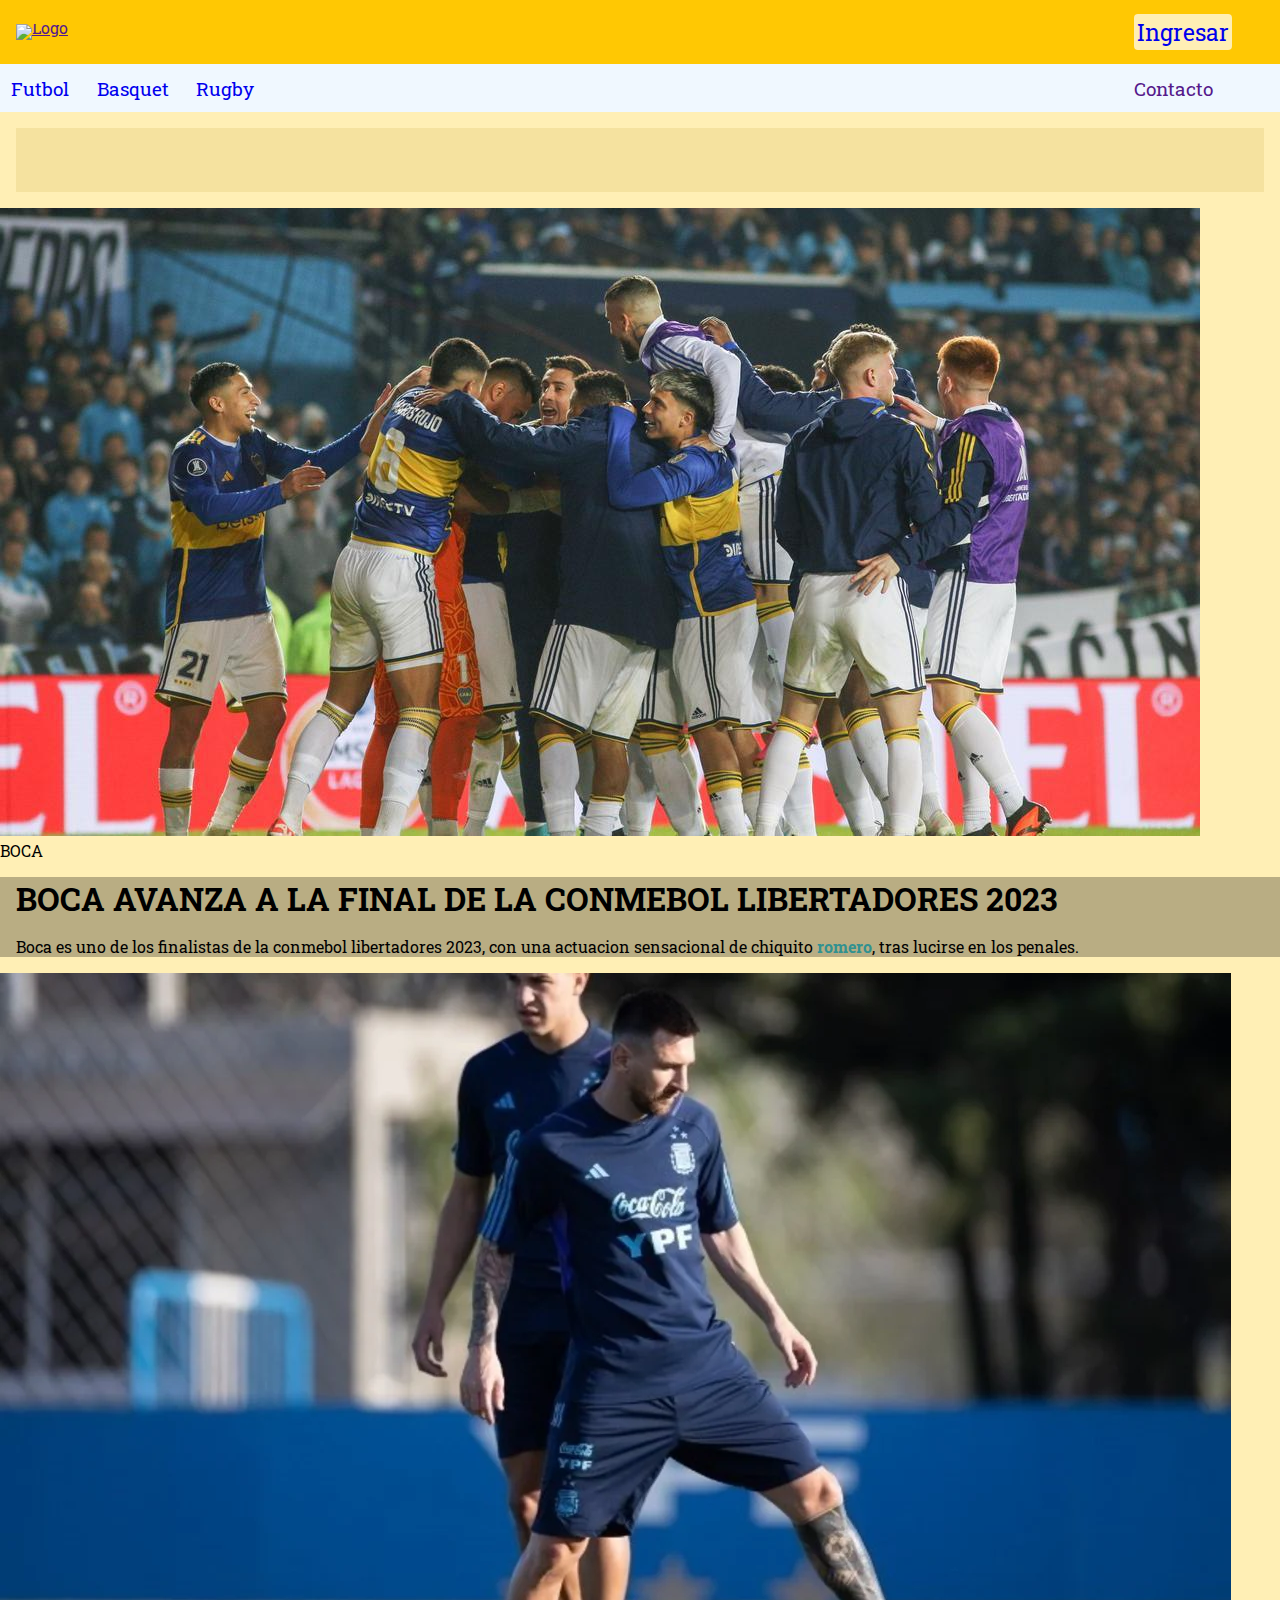
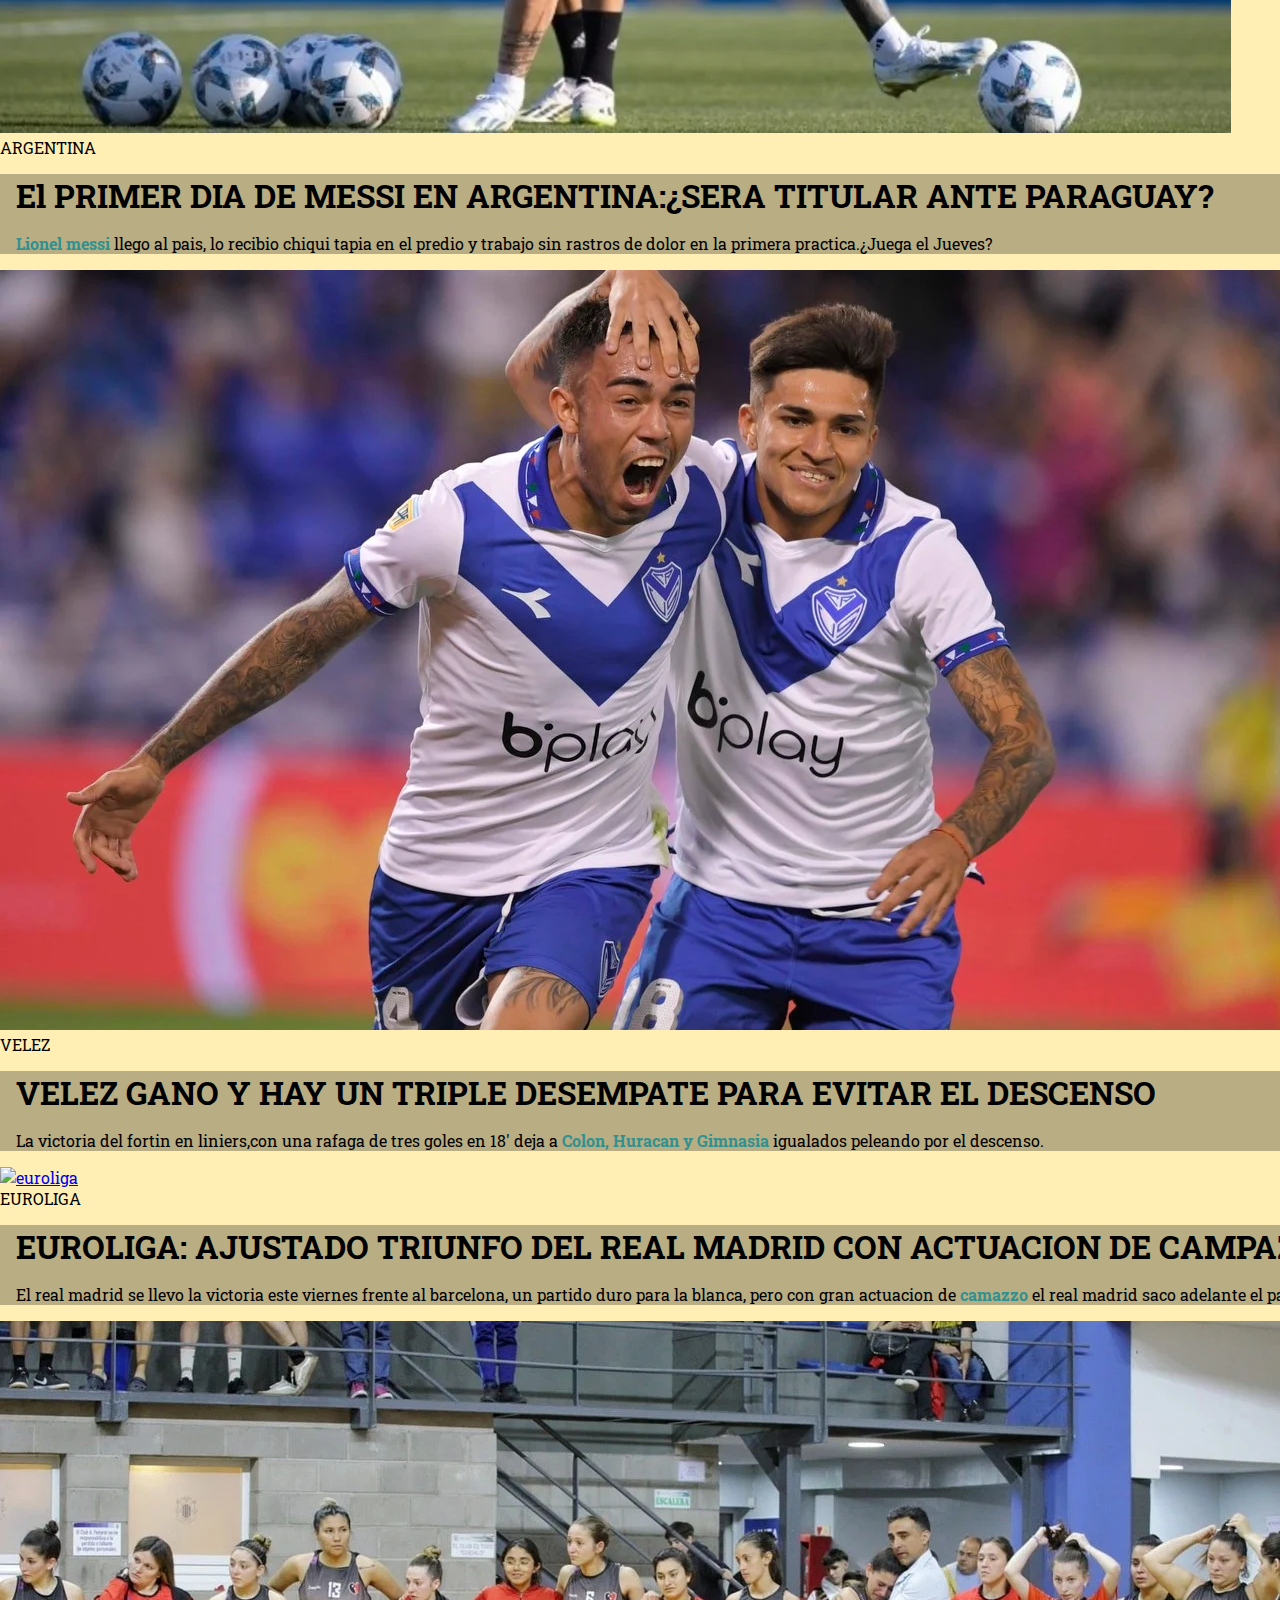
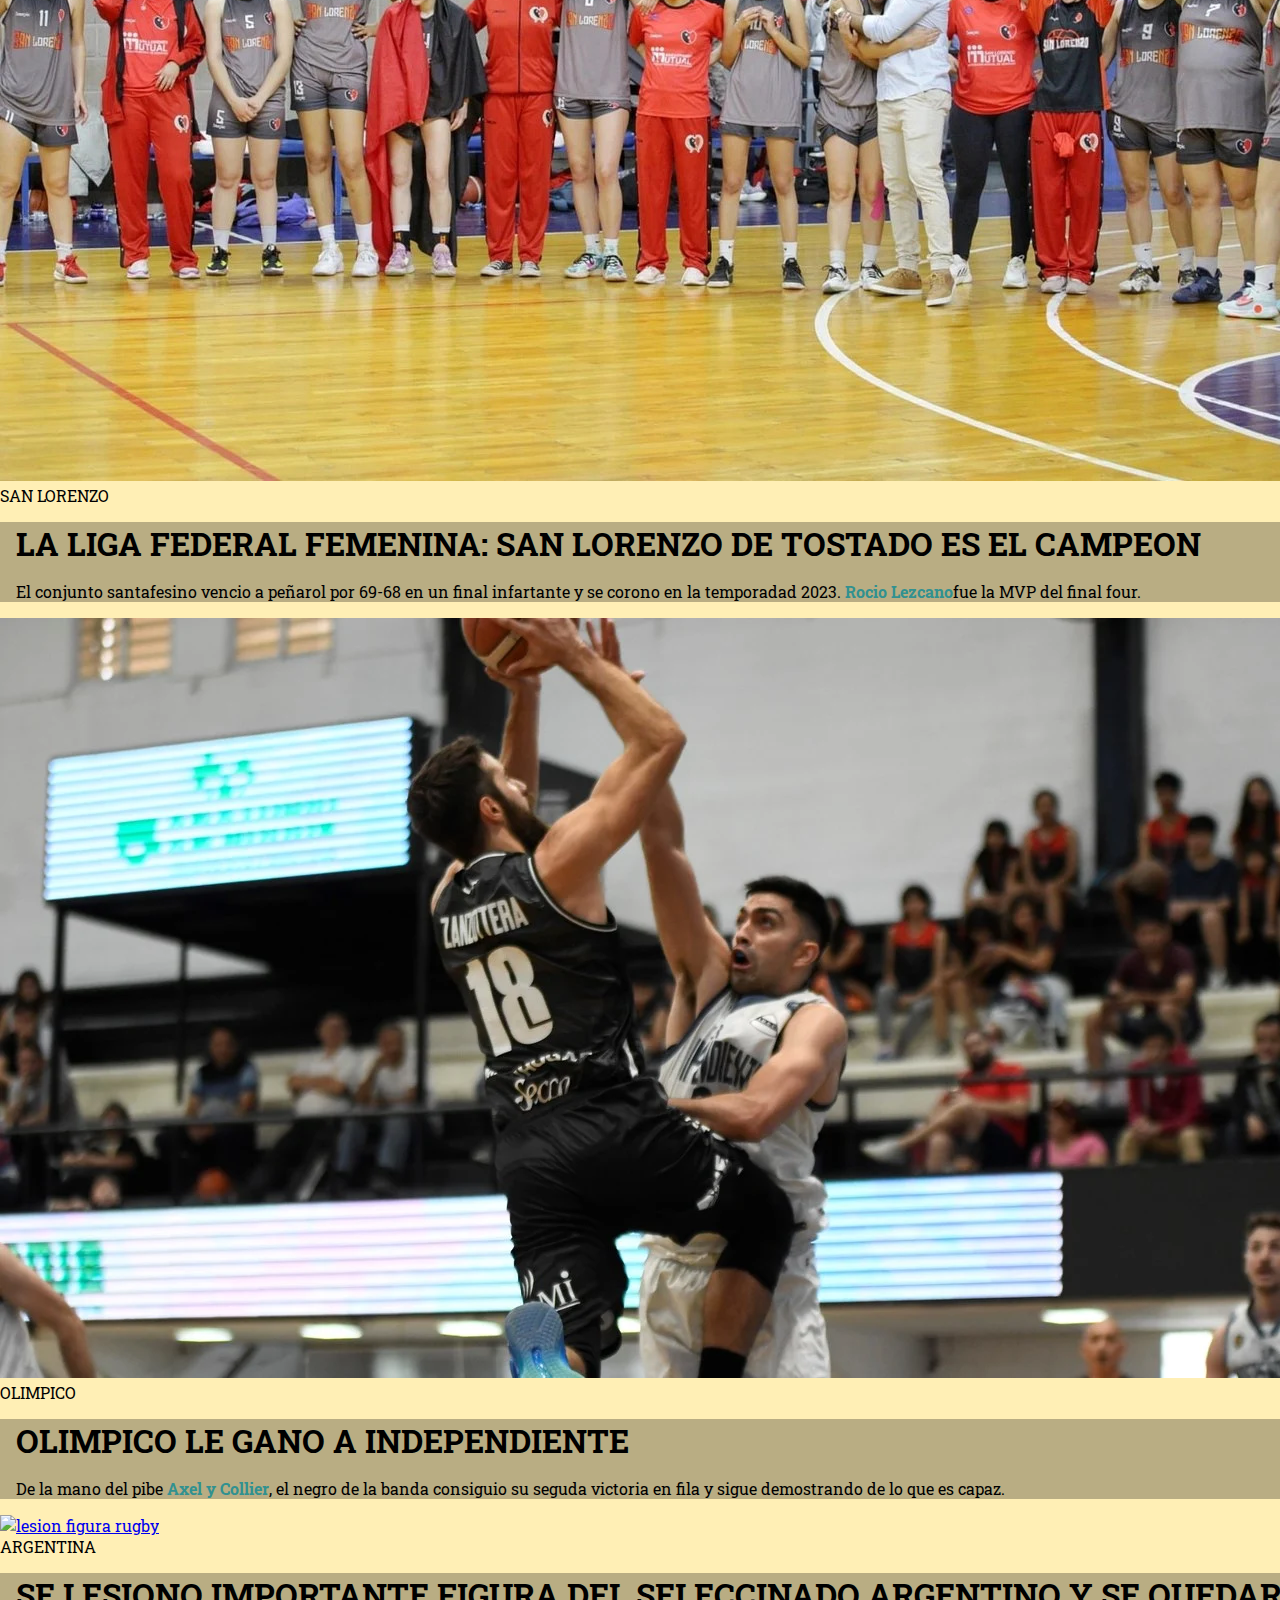
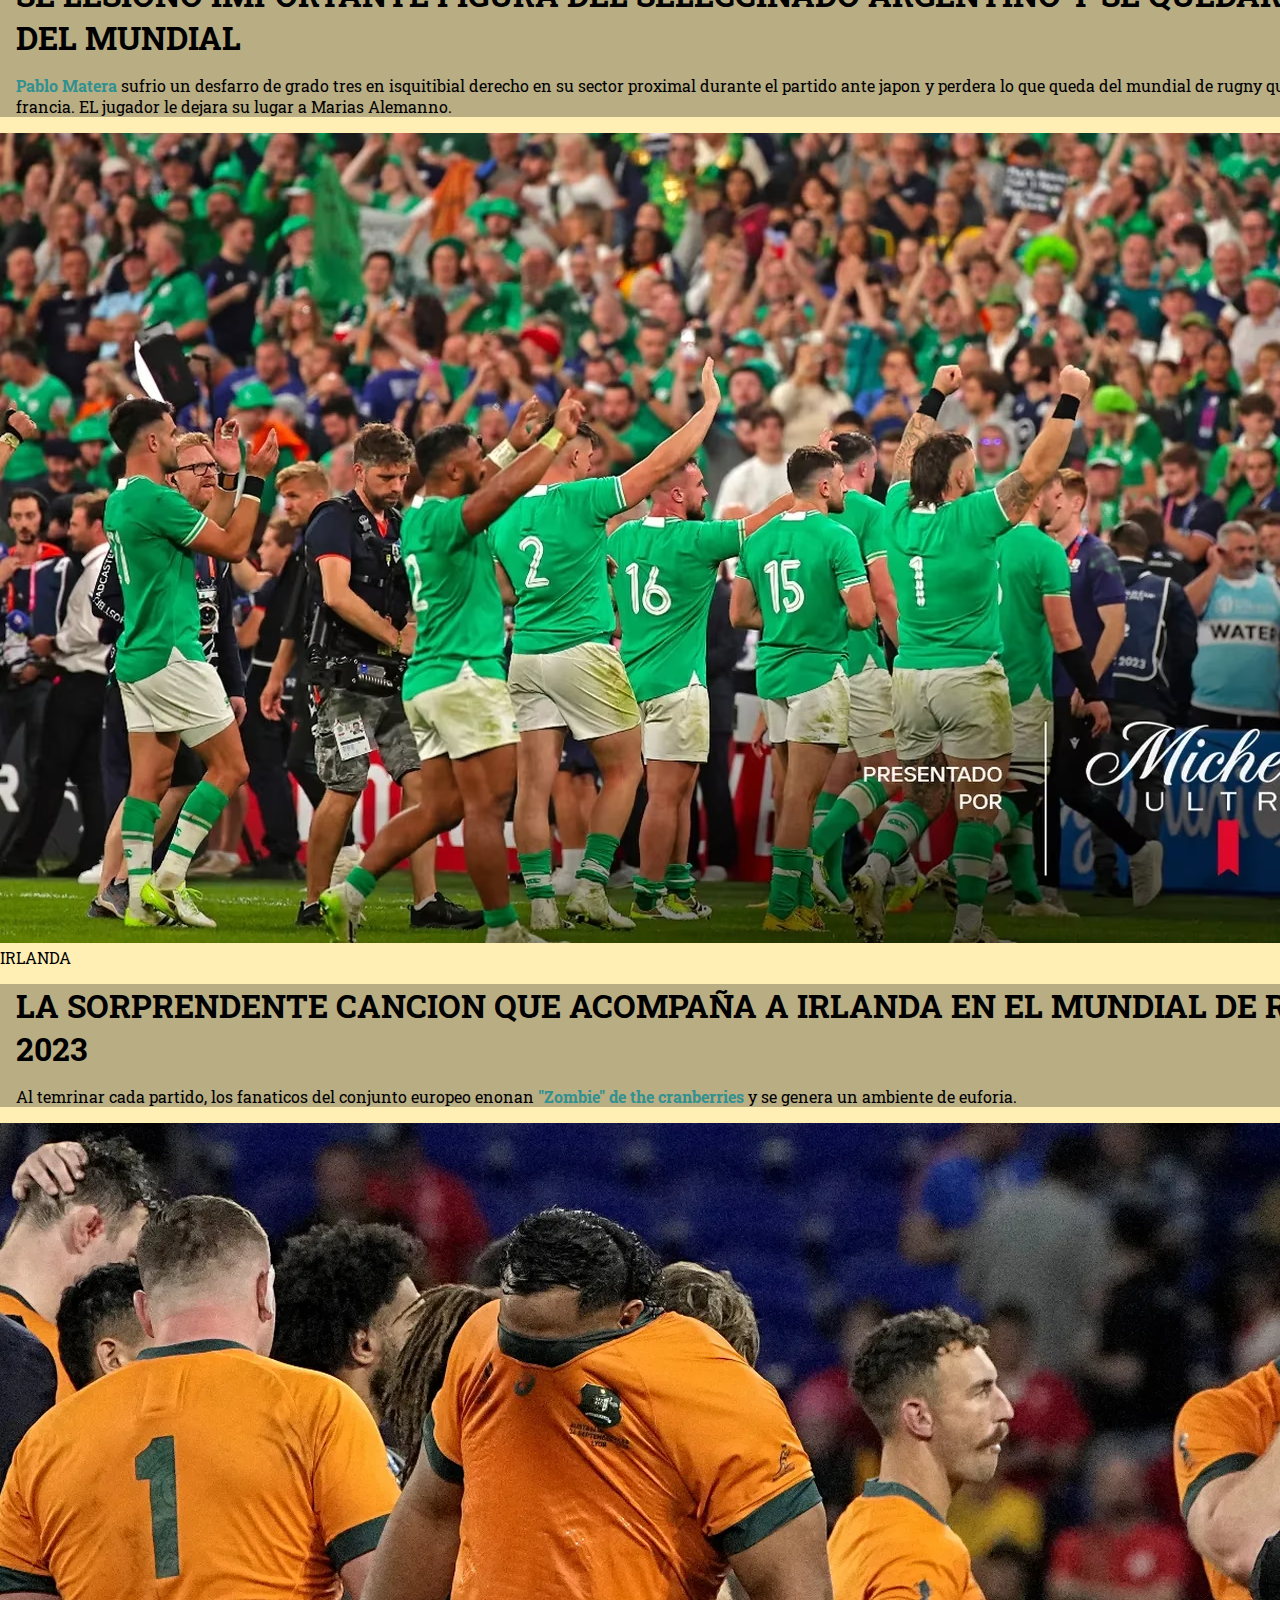
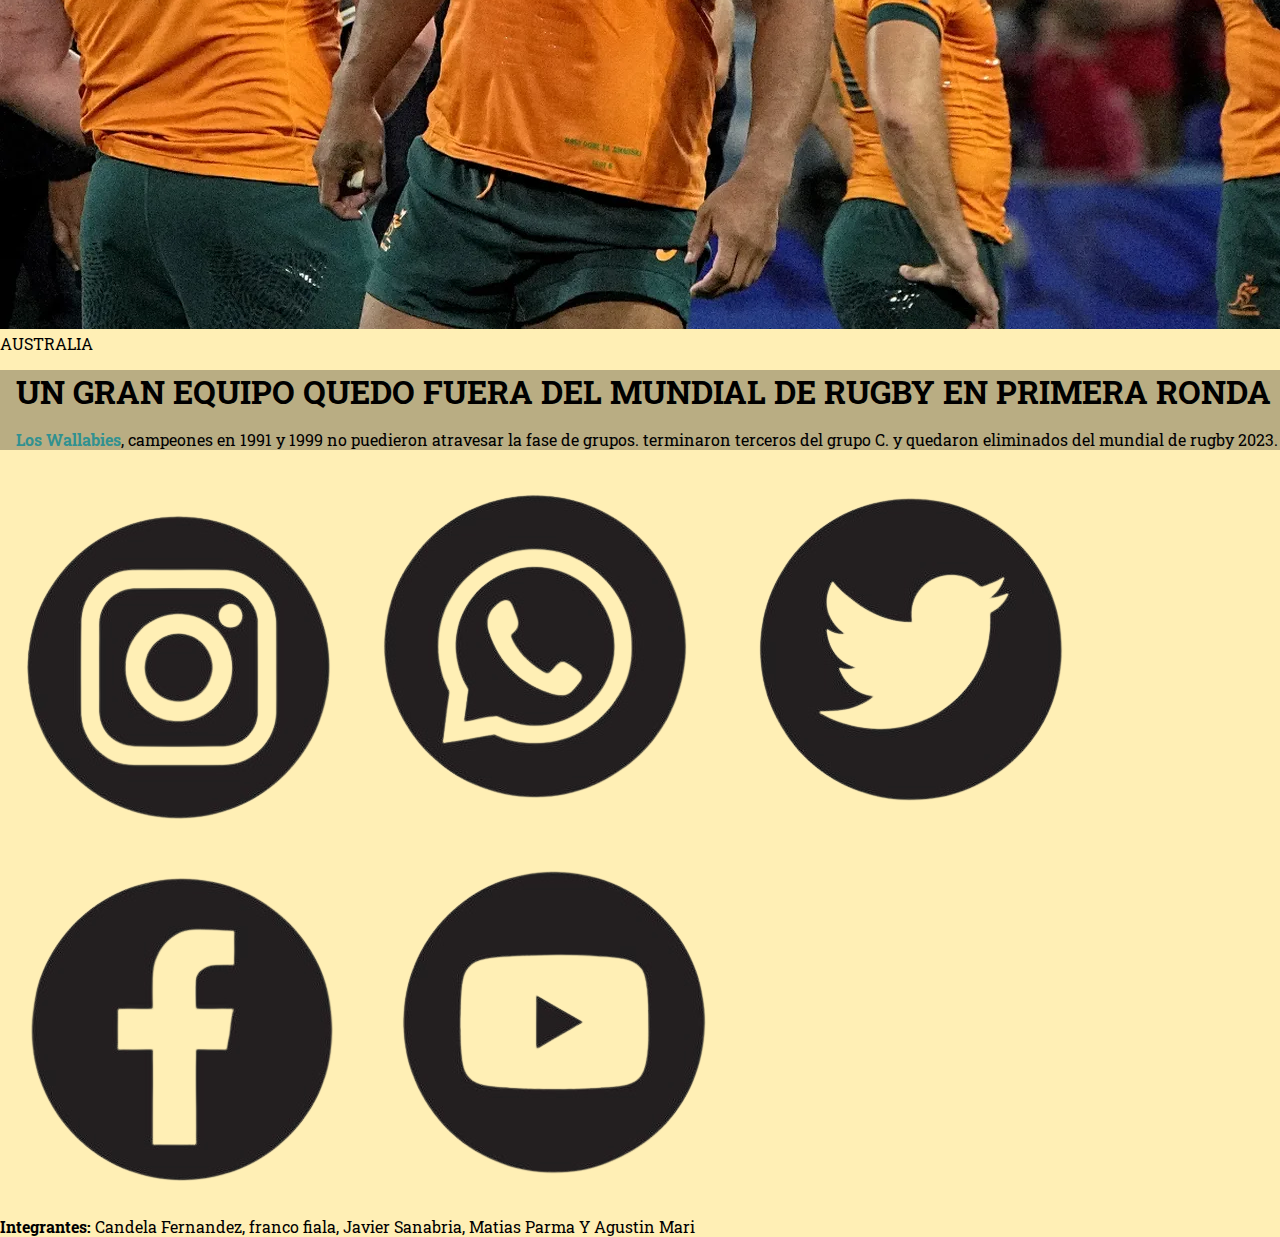
==== index.html @ 876f51a0 "se agrego los <p> con nombre de la respectica notica debajo de cada imagen" ====
<!DOCTYPE html>
<html lang="en">
<head>
    <meta charset="UTF-8">
    <meta name="viewport" content="width=device-width, initial-scale=1.0">
    <title>SportCenter</title>
    <link rel="stylesheet" href="styles/style.css">
    <link rel="shortcut icon" href="Images/favicon.ico" type="image/x-icon">
</head>
<body>
    <header>
        <div class="cabecera">
            <div class="logo">
                <a href="" class="Logo"><img src="Images/logo_deportes_nuevo-removebg-preview.png" alt="Logo"></a>
            </div>
            <div>
                <a href="pages/ingresar.html" class="ingresar">Ingresar</a>
            </div>
        </div>
        <div class="deportes">
            <div>
                <a href="pages/futbol.html">Futbol</a>      
                <a href="pages/basquet.html">Basquet</a>
                <a href="pages/rugby.html">Rugby</a>
     
                
            </div>
            <div class="contacto">
                <a href="">Contacto</a>
            </div>
        </div>
    </header>
    <section id="publicidad" >

    </section>
    <section class="noticias_deportes">
        <div class="contenedor1">
            <div class="ContenedorFutbol">
                <div class="futbol_1"> 
                    <div class="Imagenes">
                            <a href="pages/futbol.html"><img src="Images/boca libertadores.jpg" alt="Boca libertadores"></a>
                        </div>
                        <p>BOCA</p>
                    <div id="informacion">
                        <h1>BOCA AVANZA A LA FINAL DE LA CONMEBOL LIBERTADORES 2023</h1>
                        <p>Boca es uno de los finalistas de la conmebol libertadores 2023, con una actuacion sensacional de chiquito <b><span>romero</span></b>, tras lucirse en los penales.</p>
                    </div>
                </div>
                <div class="futbol_2">
                    <div class="Imagenes">
                        <a href="pages/futbol.html"><img src="Images/messi titular.jpg" alt="messi"></a>
                    </div>
                    <p>ARGENTINA</p>
                    <div id="informacion">
                        <h1>El PRIMER DIA DE MESSI EN ARGENTINA:¿SERA TITULAR ANTE PARAGUAY?</h1>
                        <p><b><span>Lionel messi</span></b> llego al pais, lo recibio chiqui tapia en el predio y trabajo sin rastros de dolor en la primera practica.¿Juega el Jueves?</p>
                    </div>
                </div>
                <div class="Futbol_3">
                    <div class="Imagenes">
                        <a href="pages/futbol.html"><img src="Images/velez .jpg" alt="velez gano"></a>
                    </div>
                    <p>VELEZ</p>
                    <div id="informacion">
                        <h1>VELEZ GANO Y HAY UN TRIPLE DESEMPATE PARA EVITAR EL DESCENSO</h1>
                        <p>La victoria del fortin en liniers,con una rafaga de tres goles en 18' deja a <b><span>Colon, Huracan y Gimnasia</span></b> igualados peleando por el descenso.</p>
                    </div>
                </div> 
            </div>
        </div>
        <div class="contenedor2">
            <div class="ContenedorBasquet">
                <div class="basquet_1">
                    <div class="Imagenes">
                        <a href="pages/basquet.html"><img src="Images/basquet 1.jpg" alt="euroliga"></a>
                    </div>
                    <p>EUROLIGA</p>
                    <div id="informacion">
                        <h1>EUROLIGA: AJUSTADO TRIUNFO DEL REAL MADRID CON ACTUACION DE CAMPAZZO</h1>
                        <p>El real madrid se llevo la victoria este viernes frente al barcelona, un partido duro para la blanca, pero con gran actuacion de <b><span>camazzo</span></b> el real madrid saco adelante el partido.</p>
                    </div> 
                </div>
                <div class="basquet_2">
                    <div class="Imagenes">
                        <a href="pages/basquet.html"><img src="Images/liga-femenina-basquet.jpg" alt="liga femenina"></a>
                    </div>
                    <p>SAN LORENZO</p>
                    <div id="informacion">
                        <h1>LA LIGA FEDERAL FEMENINA: SAN LORENZO DE TOSTADO ES EL CAMPEON</h1>
                        <p>El conjunto santafesino vencio a peñarol por 69-68 en un final infartante y se corono en la temporadad 2023. <b><span>Rocio Lezcano</span></b>fue la MVP del final four.</p>
                    </div>
                </div>
                <div class="basquet_3">
                    <div class="Imagenes">
                        <a href="pages/basquet.html"><img src="Images/basquet 3.jpg" alt="olimpico le gano a independiente"></a>
                    </div>
                    <p>OLIMPICO</p>
                    <div id="informacion">
                        <h1>OLIMPICO LE GANO A INDEPENDIENTE</h1>
                        <p>De la mano del pibe <b><span>Axel y Collier</span></b>, el negro de la banda consiguio su seguda victoria en fila y sigue demostrando de lo que es capaz.</p>
                    </div>
                </div>
            </div>
        </div>
        <div class="contenedor3">
            <div class="ContenedorRugby">
                <div class="Rugby_1">
                    <div class="Imagenes">
                        <a href="pages/rugby.html"><img src="Images/lesion-rugby.jpg" alt="lesion figura rugby"></a>
                    </div>
                    <p>ARGENTINA</p>
                    <div id="informacion">
                        <h1>SE LESIONO IMPORTANTE FIGURA DEL SELECCINADO ARGENTINO Y SE QUEDARA FUERA DEL MUNDIAL</h1>
                        <p><b><span>Pablo Matera</span></b> sufrio un desfarro de grado tres en isquitibial derecho en su sector proximal durante el partido ante japon y perdera lo que queda del mundial de rugny que se desarrolla en francia. EL jugador le dejara su lugar a Marias Alemanno.</p> 
                    </div>
                </div>
                <div class="Rugby_2">
                    <div class="Imagenes">
                        <a href="pages/rugby.html"><img src="Images/irlanda-rugby.jpg" alt="irlanda rugby"></a>
                    </div>
                    <p>IRLANDA</p>
                    <div id="informacion">
                        <h1>LA SORPRENDENTE CANCION QUE ACOMPAÑA A IRLANDA EN EL MUNDIAL DE RUGBY 2023</h1>
                        <p>Al temrinar cada partido, los fanaticos del conjunto europeo enonan <span><b>"Zombie" de the cranberries</b></span> y se genera un ambiente de euforia.</p>
                    </div>
                </div>
                <div class="Rugby_3">
                    <div class="Imagenes">
                        <a href="pages/rugby.html"><img src="Images/australia rugby.jpg" alt=""></a>
                    </div>
                    <p>AUSTRALIA</p>
                    <div id="informacion">
                        <h1>UN GRAN EQUIPO QUEDO FUERA DEL MUNDIAL DE RUGBY EN PRIMERA RONDA</h1>
                        <p><b><span>Los Wallabies</span></b>, campeones en 1991 y 1999 no puedieron atravesar la fase de grupos. terminaron terceros del grupo C. y quedaron eliminados del mundial de rugby 2023.</p>
                    </div>
                </div>
            </div>
        </div>
    </section>
    <footer>
        <div class="redes_sociales">
            <a href=""><img src="Images/instagram-removebg-preview.png" alt="Instagram"></a>
            <a href=""><img src="Images/wpp-removebg-preview.png" alt="WhatsApp"></a>
            <a href=""><img src="Images/twitter-removebg-preview.png" alt="Twitter"></a>
            <a href=""><img src="Images/facebook-removebg-preview (1).png" alt="Facebook"></a>
            <a href=""><img src="Images/youtube-removebg-preview.png" alt="Youtube"></a>
        </div>
        <div class="integrantes">
            <p><b>Integrantes:</b> Candela Fernandez, franco fiala, Javier Sanabria, Matias Parma Y Agustin Mari</p>
        </div>
    </footer>
</body>
</html>
---- styles/style.css ----
@import url('https://fonts.googleapis.com/css2?family=Mooli&family=Roboto+Slab&display=swap');


*{
    margin: 0;
    padding: 0;
}
body{
    font-family: 'Roboto Slab',Arial, Helvetica, sans-serif;
    background-color: #ffefb5 ;
}
.logo p{
    font-size: 1.5rem;
    background-color: white;
    padding: 0.7rem;
    border-radius: 10px;
}
#publicidad{
    margin: 1rem;
    background-color: #f5e29f;
    background-size: cover;   
    height: 4rem;
}
#informacion{
    background-color: rgba(0, 0, 0, 0.274);
}
#informacion p,h1{
    margin: 1rem;
}
#informacion span{
    color: #319190;
}
.noticias_deportes{
    background-color:#ffefb5 ;
    
}

/* FUTBOL */
.Fut_1{
    background-image: url(../Images/BOCABOCA.jpg);
    background-size: cover;
    background-position: center;
    background-repeat: no-repeat;
    height: 35rem;
    color: rgb(238, 230, 230);
    margin-bottom: 3rem;
}
.Fut_2{
    background-image: url(../Images/racing.jpg);
    background-size: cover;
    background-position: center;
    background-repeat: no-repeat;
    height: 35rem;
    color: rgb(238, 230, 230);  
    margin-bottom: 3rem; 
}
.Fut_3{
    background-image: url(../Images/seleccion.jpg);
    background-size: cover;
    background-position: center;
    background-repeat: no-repeat;
    height: 35rem;
    color: rgb(238, 230, 230);
    margin-bottom: 3rem; 
}
.Fut_4{
    background-image: url(../Images/velez\ .jpg);
    background-size: cover;
    background-position: center;
    background-repeat: no-repeat;
    height: 35rem;
    color: rgb(238, 230, 230);
    margin-bottom: 3rem;
}
.Fut_5{
    background-image: url(../Images/banfield.jpg);
    background-size: cover;
    background-position: center;
    background-repeat: no-repeat;
    height: 35rem;
    color: rgb(238, 230, 230);  
    margin-bottom: 3rem; 
}
.Fut_6{
    background-image: url(../Images/Marcelo-Gallardo.jpg);
    background-size: cover;
    background-position: center;
    background-repeat: no-repeat;
    height: 35rem;
    color: rgb(238, 230, 230);
    margin-bottom: 3rem; 
}
.Fut_7{
    background-image: url(../Images/carlos_alcaraz.jpg);
    background-size: cover;
    background-position: center;
    background-repeat: no-repeat;
    height: 35rem;
    color: rgb(238, 230, 230);
    margin-bottom: 3rem;
} 
/* BASQUET */
.basquet_NBA{
    background-image: url(../Images/Basquet_NBA.jpg);
    background-size: cover;
    background-position: center;
    background-repeat: no-repeat;
    height: 35rem; 
    color: rgb(238, 230, 230);  
    margin: auto; 
}
.basquet_NBA2{
    background-image: url(../Images/Basquet_NBA2.webp);
    background-size: cover;
    background-position: center;
    background-repeat: no-repeat;
    height: 35rem;
    color: rgb(238, 230, 230);  
    margin-bottom: 3rem;
 }


@media only screen and (max-width: 570px ) {
/* HEADER */
.cabecera{
     display: flex;
     margin:0;
     background-color: #ffc803;
     width: 100%;
     height: 3rem;
     justify-content: space-between;
     align-items: center;
}
.logo{
    display: flex;
    margin: 1rem;
    line-height: 0.5rem;
    justify-content: space-between;
    align-items: center;
    gap: 2rem;
}
.logo p{
     font-size: 1.5rem;
     background-color: white;
     padding: 0.7rem;
     border-radius: 10px;
}
.logo img{
    height:3rem;
    width: auto;
}
.ingresar{
    margin: 1rem;
    background-color:#ffefb5 ;
    border-radius: 4px ;
    padding: 0.2rem;
    text-decoration: none;
}
.deportes{
    display: flex;
    background-color: aliceblue;
    height: 3rem;
    align-items: center;
    justify-content: space-between;
}
.deportes a{

    margin: 0.6rem;
    text-decoration: none;
}
/* HEADER */
/* SECTION */
.noticias_deportes{
    display: flex;
    width: 100%;
    height: auto;
    background-color: #ffefb5;
    justify-content: space-between;
    flex-wrap: wrap; 
}
.contenedor1{
    display: flex;
    background-color: #dacc9a;
    margin: 0% 3% 3% 3%;
    align-items: center;
    border-radius: 10px;
}
.contenedor2{
    display: flex;
    background-color: #dacc9a;
    margin: 0% 3% 3% 3%;
    align-items: center;
    border-radius: 10px;
}
.contenedor3{
    display: flex;
    background-color: #dacc9a;
    margin: 0% 3% 3% 3%;
    align-items: center;
    border-radius: 10px;
}
.ContenedorFutbol{
    background-color: #c6d316;
    width: 100%;
    height: auto;
    margin: 3%;
}
.ContenedorBasquet{
    background-color: #c6d316;
    width: 100%;
    height: auto;
    margin: 3%;
}
.ContenedorRugby{
    background-color: #c6d316;
    width: 100%;
    height: auto;
    margin: 3%;
}
.ContenedorFutbol div a img{
    width: 100%;
    height: auto;
}
.ContenedorBasquet div a img{
    width: 100%;
    height: auto;
}
.ContenedorRugby div a img{
    width: 100%;
    height: auto;
}




/* SECTION */
/* FOOTER */
footer{
    background-color:rgb(38, 13, 13) ;   
    }
    .redes_sociales{
        display: flex;
        background-color: #ffc803;
        align-items: center center;
        justify-content: space-around;
    }
    footer img{
         width: 2.8rem; 
         margin-top: 20%;
    }
    .integrantes{
        color: #ffefb5;
        font-size: 10px;
    }
    /* FOOTER */
}
@media only screen and (min-width: 570px ) {
    /*HEADER*/
    .cabecera{
        display: flex;
        margin:0;
        background-color: #ffc803;
        width: 100%;
        height: 4rem;
        justify-content: space-between;
        align-items: center;
   }
   .logo{
       display: flex;
       margin: 1rem;
       line-height: 0.5rem;
       justify-content: space-between;
       align-items: center;
       gap: 2rem;
   }
   .logo img{
       height:4rem;
       width: auto;
   }
   .ingresar{
       margin: 3rem;
       background-color:#ffefb5;
       border-radius: 4px;
       padding: 0.2rem;
       text-decoration: none;
       font-size: 144%;
   }
   .deportes{
       display: flex;
       background-color: aliceblue;
       height: 3rem;
       align-items: center;
       justify-content: space-between;
       font-size: 120%;
   }
   .deportes a{
   
       margin: 0.7rem;
       text-decoration: none;
   }
   .contacto{
    padding: 3.5rem;
   }
/*HEADER*/
/*SECTION*/
.noticias_deportes{
    display: grid;
}
/*SECTION*/


} 
@media only screen and (min-width: px ) {

}
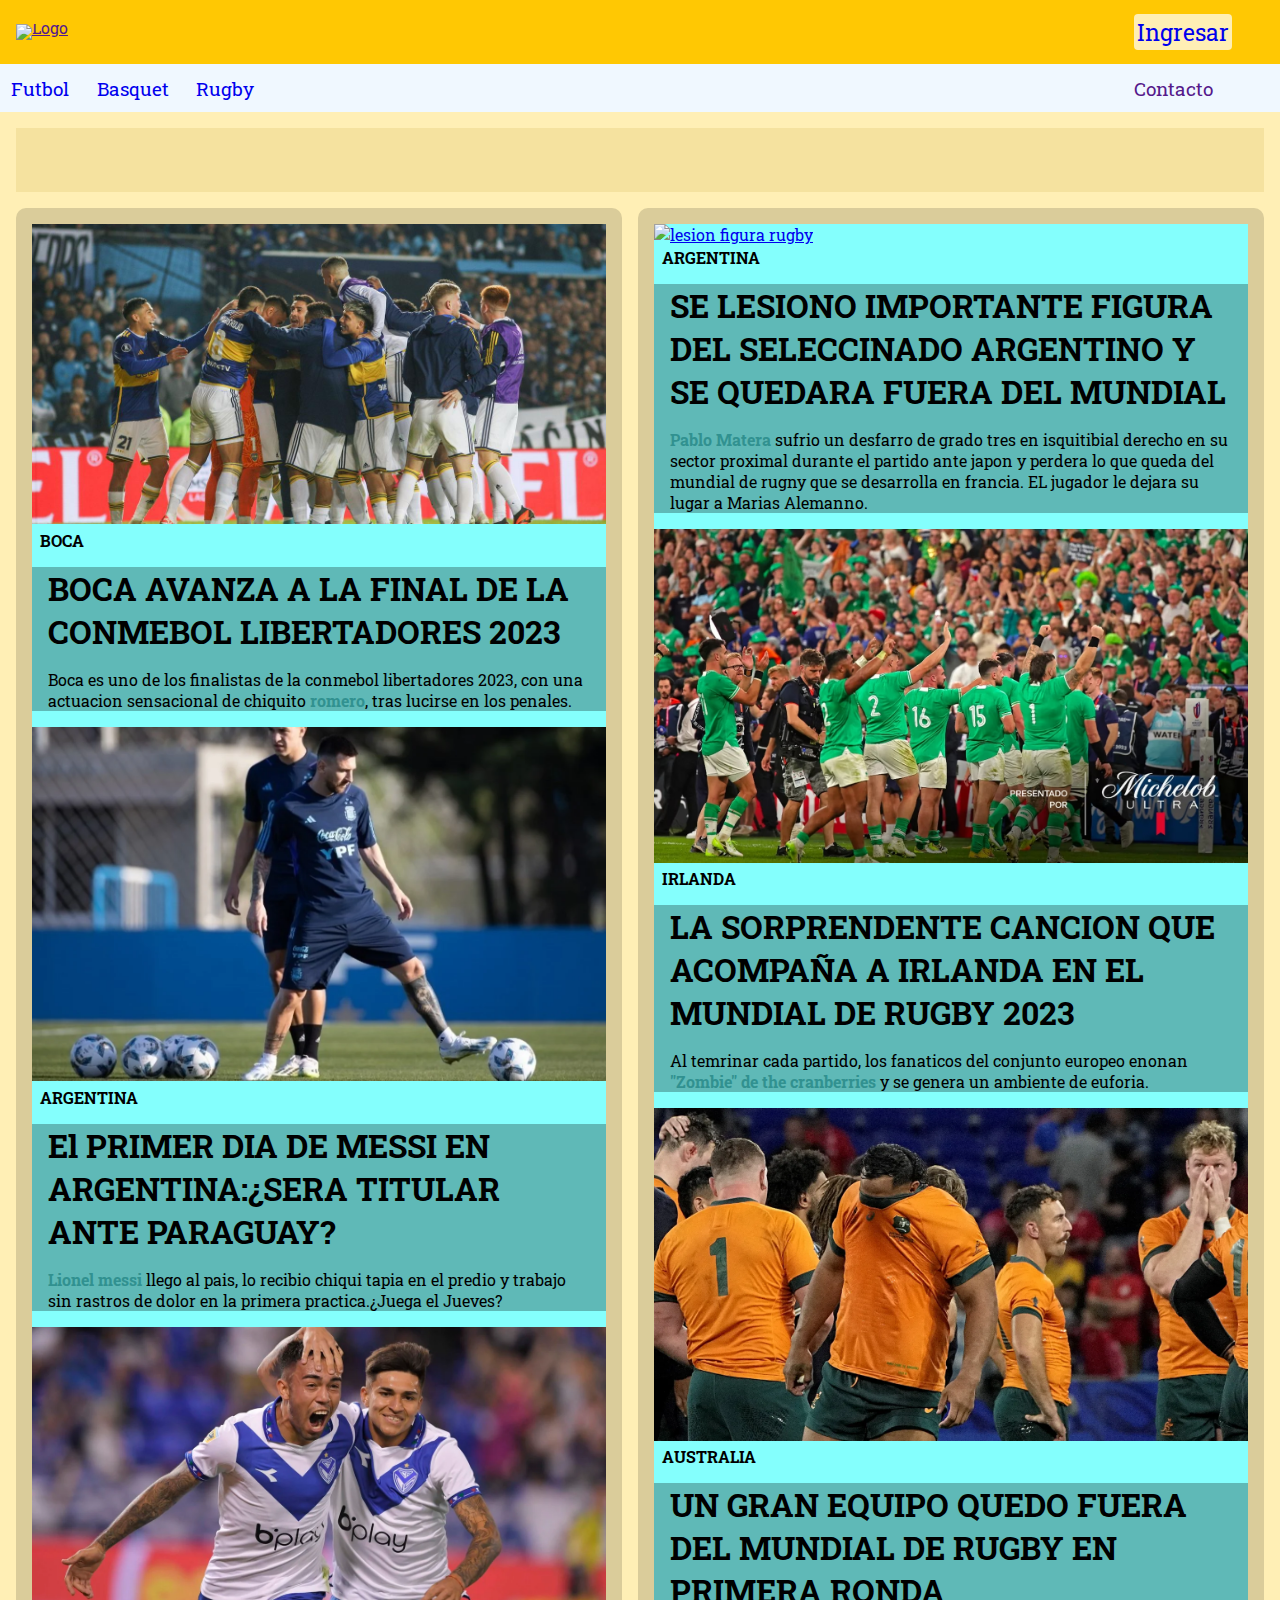
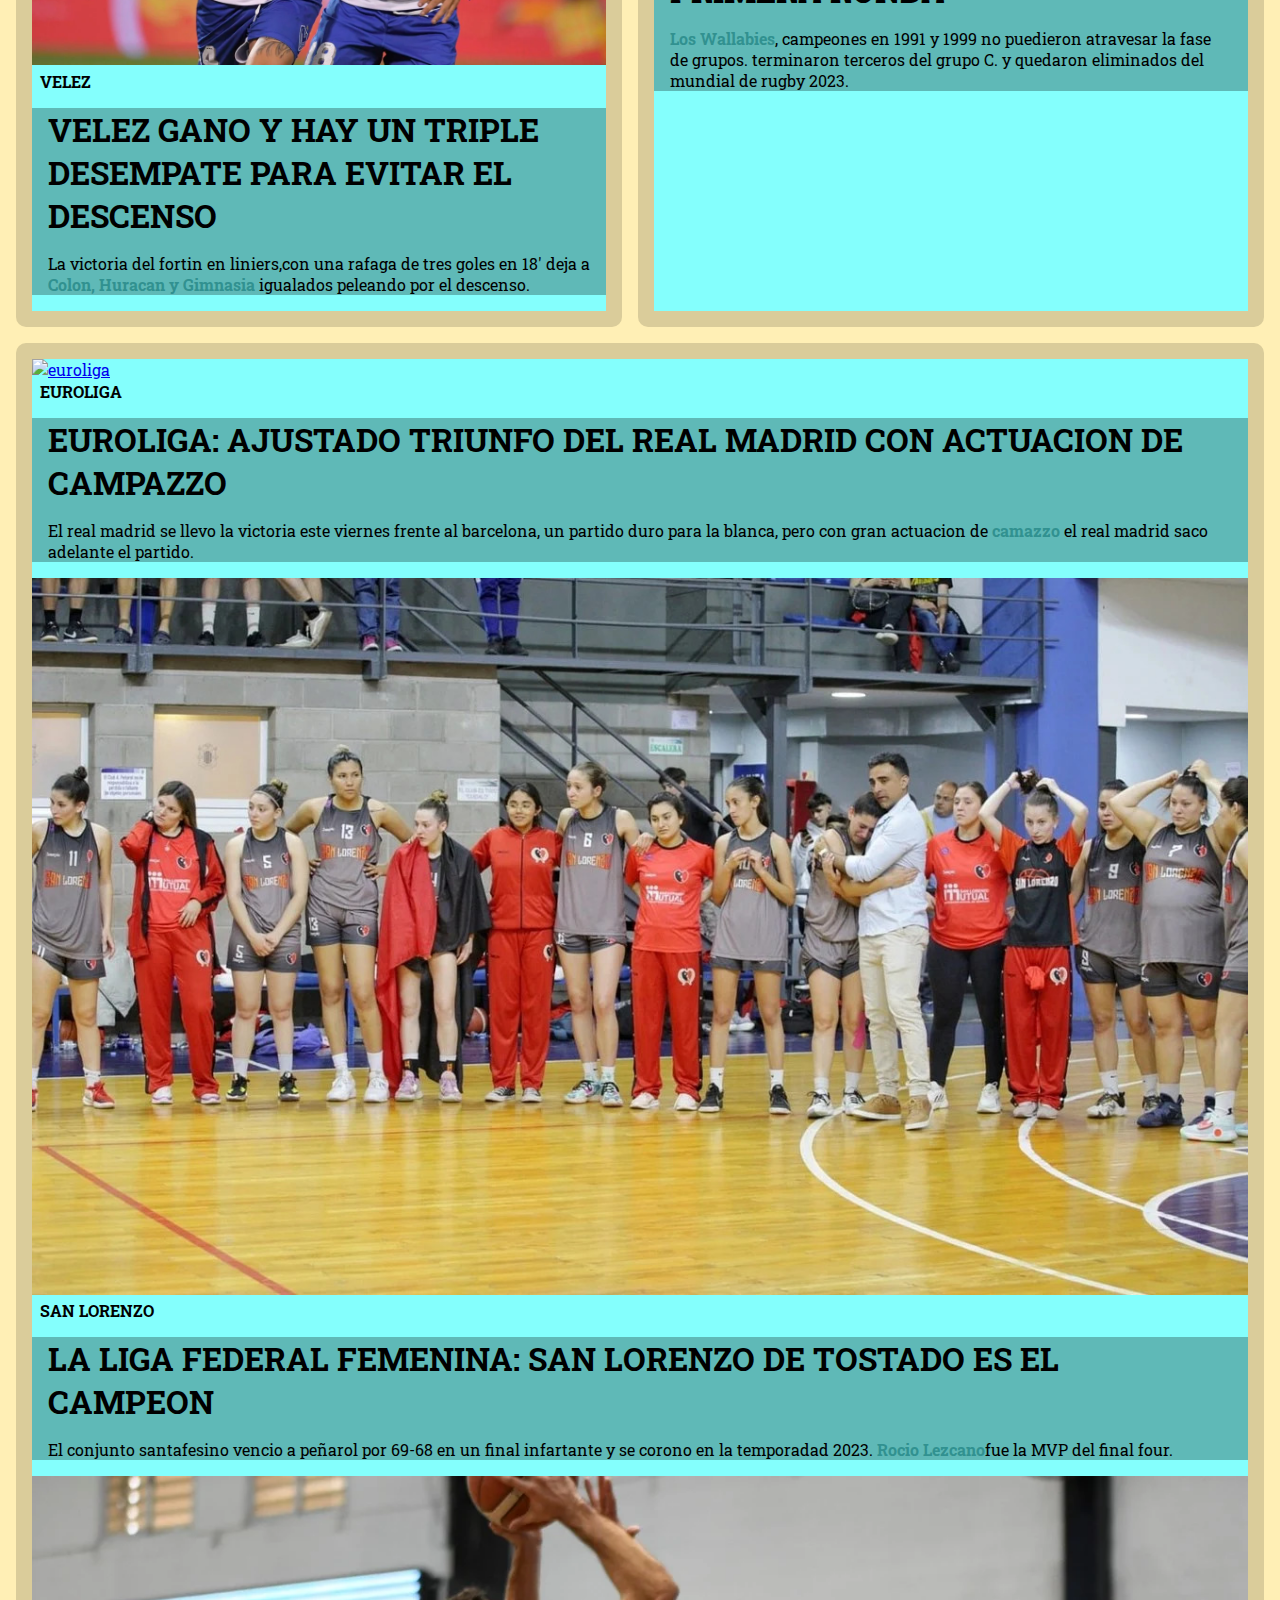
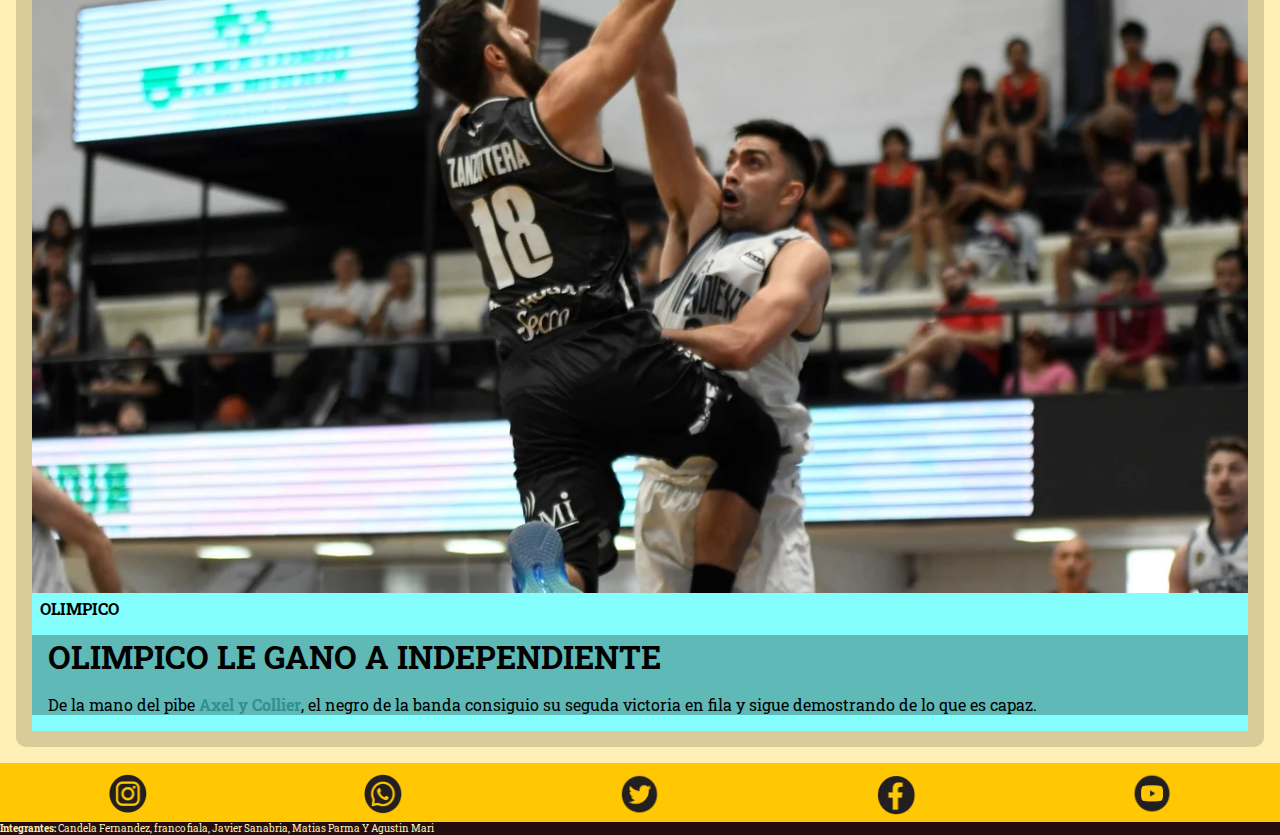
==== commit 533ae9b9: "varios cambios con el responsive de resolucion 570 para arriba y algunas modificaciones en los color" ====
--- a/index.html
+++ b/index.html
@@ -38,19 +38,23 @@
             <div class="ContenedorFutbol">
                 <div class="futbol_1"> 
                     <div class="Imagenes">
-                            <a href="pages/futbol.html"><img src="Images/boca libertadores.jpg" alt="Boca libertadores"></a>
-                        </div>
+                        <a href="pages/futbol.html"><img src="Images/boca libertadores.jpg" alt="Boca libertadores"></a>
+                    </div>
+                    <div class="nombre_noticia">
                         <p>BOCA</p>
+                    </div> 
                     <div id="informacion">
                         <h1>BOCA AVANZA A LA FINAL DE LA CONMEBOL LIBERTADORES 2023</h1>
-                        <p>Boca es uno de los finalistas de la conmebol libertadores 2023, con una actuacion sensacional de chiquito <b><span>romero</span></b>, tras lucirse en los penales.</p>
+                        <p>Boca es uno de los finalistas de la conmebol libertadores 2023, con una actuacion sensacional de chiquito <b><span>romero</span></b>, tras lucirse en los penales.</p> 
                     </div>
                 </div>
                 <div class="futbol_2">
                     <div class="Imagenes">
                         <a href="pages/futbol.html"><img src="Images/messi titular.jpg" alt="messi"></a>
                     </div>
+                    <div class="nombre_noticia">
                     <p>ARGENTINA</p>
+                    </div>
                     <div id="informacion">
                         <h1>El PRIMER DIA DE MESSI EN ARGENTINA:¿SERA TITULAR ANTE PARAGUAY?</h1>
                         <p><b><span>Lionel messi</span></b> llego al pais, lo recibio chiqui tapia en el predio y trabajo sin rastros de dolor en la primera practica.¿Juega el Jueves?</p>
@@ -60,7 +64,9 @@
                     <div class="Imagenes">
                         <a href="pages/futbol.html"><img src="Images/velez .jpg" alt="velez gano"></a>
                     </div>
+                    <div class="nombre_noticia">
                     <p>VELEZ</p>
+                    </div>
                     <div id="informacion">
                         <h1>VELEZ GANO Y HAY UN TRIPLE DESEMPATE PARA EVITAR EL DESCENSO</h1>
                         <p>La victoria del fortin en liniers,con una rafaga de tres goles en 18' deja a <b><span>Colon, Huracan y Gimnasia</span></b> igualados peleando por el descenso.</p>
@@ -74,17 +80,21 @@
                     <div class="Imagenes">
                         <a href="pages/basquet.html"><img src="Images/basquet 1.jpg" alt="euroliga"></a>
                     </div>
+                    <div class="nombre_noticia">
                     <p>EUROLIGA</p>
+                    </div>
                     <div id="informacion">
                         <h1>EUROLIGA: AJUSTADO TRIUNFO DEL REAL MADRID CON ACTUACION DE CAMPAZZO</h1>
-                        <p>El real madrid se llevo la victoria este viernes frente al barcelona, un partido duro para la blanca, pero con gran actuacion de <b><span>camazzo</span></b> el real madrid saco adelante el partido.</p>
+                        <p>El real madrid se llevo la victoria este viernes frente al barcelona, un partido duro para la blanca, pero con gran actuacion de <b><span>camazzo</span></b> el real madrid saco adelante el partido.</p> 
                     </div> 
                 </div>
                 <div class="basquet_2">
                     <div class="Imagenes">
                         <a href="pages/basquet.html"><img src="Images/liga-femenina-basquet.jpg" alt="liga femenina"></a>
                     </div>
+                    <div class="nombre_noticia">
                     <p>SAN LORENZO</p>
+                    </div>
                     <div id="informacion">
                         <h1>LA LIGA FEDERAL FEMENINA: SAN LORENZO DE TOSTADO ES EL CAMPEON</h1>
                         <p>El conjunto santafesino vencio a peñarol por 69-68 en un final infartante y se corono en la temporadad 2023. <b><span>Rocio Lezcano</span></b>fue la MVP del final four.</p>
@@ -94,9 +104,11 @@
                     <div class="Imagenes">
                         <a href="pages/basquet.html"><img src="Images/basquet 3.jpg" alt="olimpico le gano a independiente"></a>
                     </div>
+                    <div class="nombre_noticia">
                     <p>OLIMPICO</p>
+                    </div>
                     <div id="informacion">
-                        <h1>OLIMPICO LE GANO A INDEPENDIENTE</h1>
+                       <h1>OLIMPICO LE GANO A INDEPENDIENTE</h1>
                         <p>De la mano del pibe <b><span>Axel y Collier</span></b>, el negro de la banda consiguio su seguda victoria en fila y sigue demostrando de lo que es capaz.</p>
                     </div>
                 </div>
@@ -108,30 +120,36 @@
                     <div class="Imagenes">
                         <a href="pages/rugby.html"><img src="Images/lesion-rugby.jpg" alt="lesion figura rugby"></a>
                     </div>
+                    <div class="nombre_noticia">
                     <p>ARGENTINA</p>
+                    </div>
                     <div id="informacion">
-                        <h1>SE LESIONO IMPORTANTE FIGURA DEL SELECCINADO ARGENTINO Y SE QUEDARA FUERA DEL MUNDIAL</h1>
-                        <p><b><span>Pablo Matera</span></b> sufrio un desfarro de grado tres en isquitibial derecho en su sector proximal durante el partido ante japon y perdera lo que queda del mundial de rugny que se desarrolla en francia. EL jugador le dejara su lugar a Marias Alemanno.</p> 
+                         <h1>SE LESIONO IMPORTANTE FIGURA DEL SELECCINADO ARGENTINO Y SE QUEDARA FUERA DEL MUNDIAL</h1>
+                        <p><b><span>Pablo Matera</span></b> sufrio un desfarro de grado tres en isquitibial derecho en su sector proximal durante el partido ante japon y perdera lo que queda del mundial de rugny que se desarrolla en francia. EL jugador le dejara su lugar a Marias Alemanno.</p>
                     </div>
                 </div>
                 <div class="Rugby_2">
                     <div class="Imagenes">
                         <a href="pages/rugby.html"><img src="Images/irlanda-rugby.jpg" alt="irlanda rugby"></a>
                     </div>
+                    <div class="nombre_noticia">
                     <p>IRLANDA</p>
+                    </div>
                     <div id="informacion">
-                        <h1>LA SORPRENDENTE CANCION QUE ACOMPAÑA A IRLANDA EN EL MUNDIAL DE RUGBY 2023</h1>
-                        <p>Al temrinar cada partido, los fanaticos del conjunto europeo enonan <span><b>"Zombie" de the cranberries</b></span> y se genera un ambiente de euforia.</p>
+                       <h1>LA SORPRENDENTE CANCION QUE ACOMPAÑA A IRLANDA EN EL MUNDIAL DE RUGBY 2023</h1>
+                        <p>Al temrinar cada partido, los fanaticos del conjunto europeo enonan <span><b>"Zombie" de the cranberries</b></span> y se genera un ambiente de euforia.</p> 
                     </div>
                 </div>
                 <div class="Rugby_3">
                     <div class="Imagenes">
                         <a href="pages/rugby.html"><img src="Images/australia rugby.jpg" alt=""></a>
                     </div>
+                    <div class="nombre_noticia">
                     <p>AUSTRALIA</p>
+                    </div>
                     <div id="informacion">
                         <h1>UN GRAN EQUIPO QUEDO FUERA DEL MUNDIAL DE RUGBY EN PRIMERA RONDA</h1>
-                        <p><b><span>Los Wallabies</span></b>, campeones en 1991 y 1999 no puedieron atravesar la fase de grupos. terminaron terceros del grupo C. y quedaron eliminados del mundial de rugby 2023.</p>
+                        <p><b><span>Los Wallabies</span></b>, campeones en 1991 y 1999 no puedieron atravesar la fase de grupos. terminaron terceros del grupo C. y quedaron eliminados del mundial de rugby 2023.</p> 
                     </div>
                 </div>
             </div>
--- a/styles/style.css
+++ b/styles/style.css
@@ -33,6 +33,10 @@
 .noticias_deportes{
     background-color:#ffefb5 ;
     
+}
+.nombre_noticia p{
+    margin: 0.1rem 0 0.1rem 0.5rem;
+    font-weight: bold;
 }
 
 /* FUTBOL */
@@ -200,19 +204,19 @@
     border-radius: 10px;
 }
 .ContenedorFutbol{
-    background-color: #c6d316;
+    background-color: #84fffd;
     width: 100%;
     height: auto;
     margin: 3%;
 }
 .ContenedorBasquet{
-    background-color: #c6d316;
+    background-color:#84fffd;
     width: 100%;
     height: auto;
     margin: 3%;
 }
 .ContenedorRugby{
-    background-color: #c6d316;
+    background-color: #84fffd;
     width: 100%;
     height: auto;
     margin: 3%;
@@ -253,8 +257,8 @@
         font-size: 10px;
     }
     /* FOOTER */
-}
-@media only screen and (min-width: 570px ) {
+} /* TERMINADO */
+@media only screen and (min-width: 571px ) {
     /*HEADER*/
     .cabecera{
         display: flex;
@@ -294,7 +298,6 @@
        font-size: 120%;
    }
    .deportes a{
-   
        margin: 0.7rem;
        text-decoration: none;
    }
@@ -305,11 +308,82 @@
 /*SECTION*/
 .noticias_deportes{
     display: grid;
+    grid-template-areas:
+    'futbol rugby' 
+    'futbol rugby'
+    'basquet basquet';
+    gap: 1rem;
+    padding-top: 0!important;
+    padding: 1rem;
+
+}
+.ContenedorFutbol{
+    background-color: #84fffd;
+}
+.ContenedorBasquet{
+    background-color: #84fffd;
+}
+.ContenedorRugby{
+    background-color: #84fffd;
+}
+.contenedor1{
+    display: flex;
+    grid-area: futbol;
+    background-color: #dacc9a;
+    padding: 1rem;
+    border-radius: 10px;
+}
+.contenedor2{
+    display: flex;
+    background-color: #dacc9a;
+    grid-area: basquet;
+    padding: 1rem;
+    border-radius: 10px;
+}
+.contenedor3{
+    display: flex;
+    background-color: #dacc9a;
+    grid-area: rugby;
+    padding: 1rem;
+    border-radius: 10px;
+}
+.ContenedorFutbol div a img{
+    width: 100%;
+    height: auto;
+}
+.ContenedorBasquet div a img{
+    width: 100%;
+    height: auto;
+}
+.ContenedorRugby div a img{
+    width: 100%;
+    height: auto;
 }
 /*SECTION*/
-
-
-} 
-@media only screen and (min-width: px ) {
-
+/* FOOTER */
+footer{
+    background-color:rgb(38, 13, 13) ;   
+    }
+    .redes_sociales{
+        display: flex;
+        background-color: #ffc803;
+        align-items: center center;
+        justify-content: space-around;
+    }
+    footer img{
+         width: 2.8rem; 
+         margin-top: 20%;
+    }
+    .integrantes{
+        color: #ffefb5;
+        font-size: 10px;
+    }
+    /* FOOTER */
+
+
+} /* EN PROCESO */
+@media only screen and (min-width: 820px ) {
+    
+}
+@media only screen and (min-width: 820px ) {
 }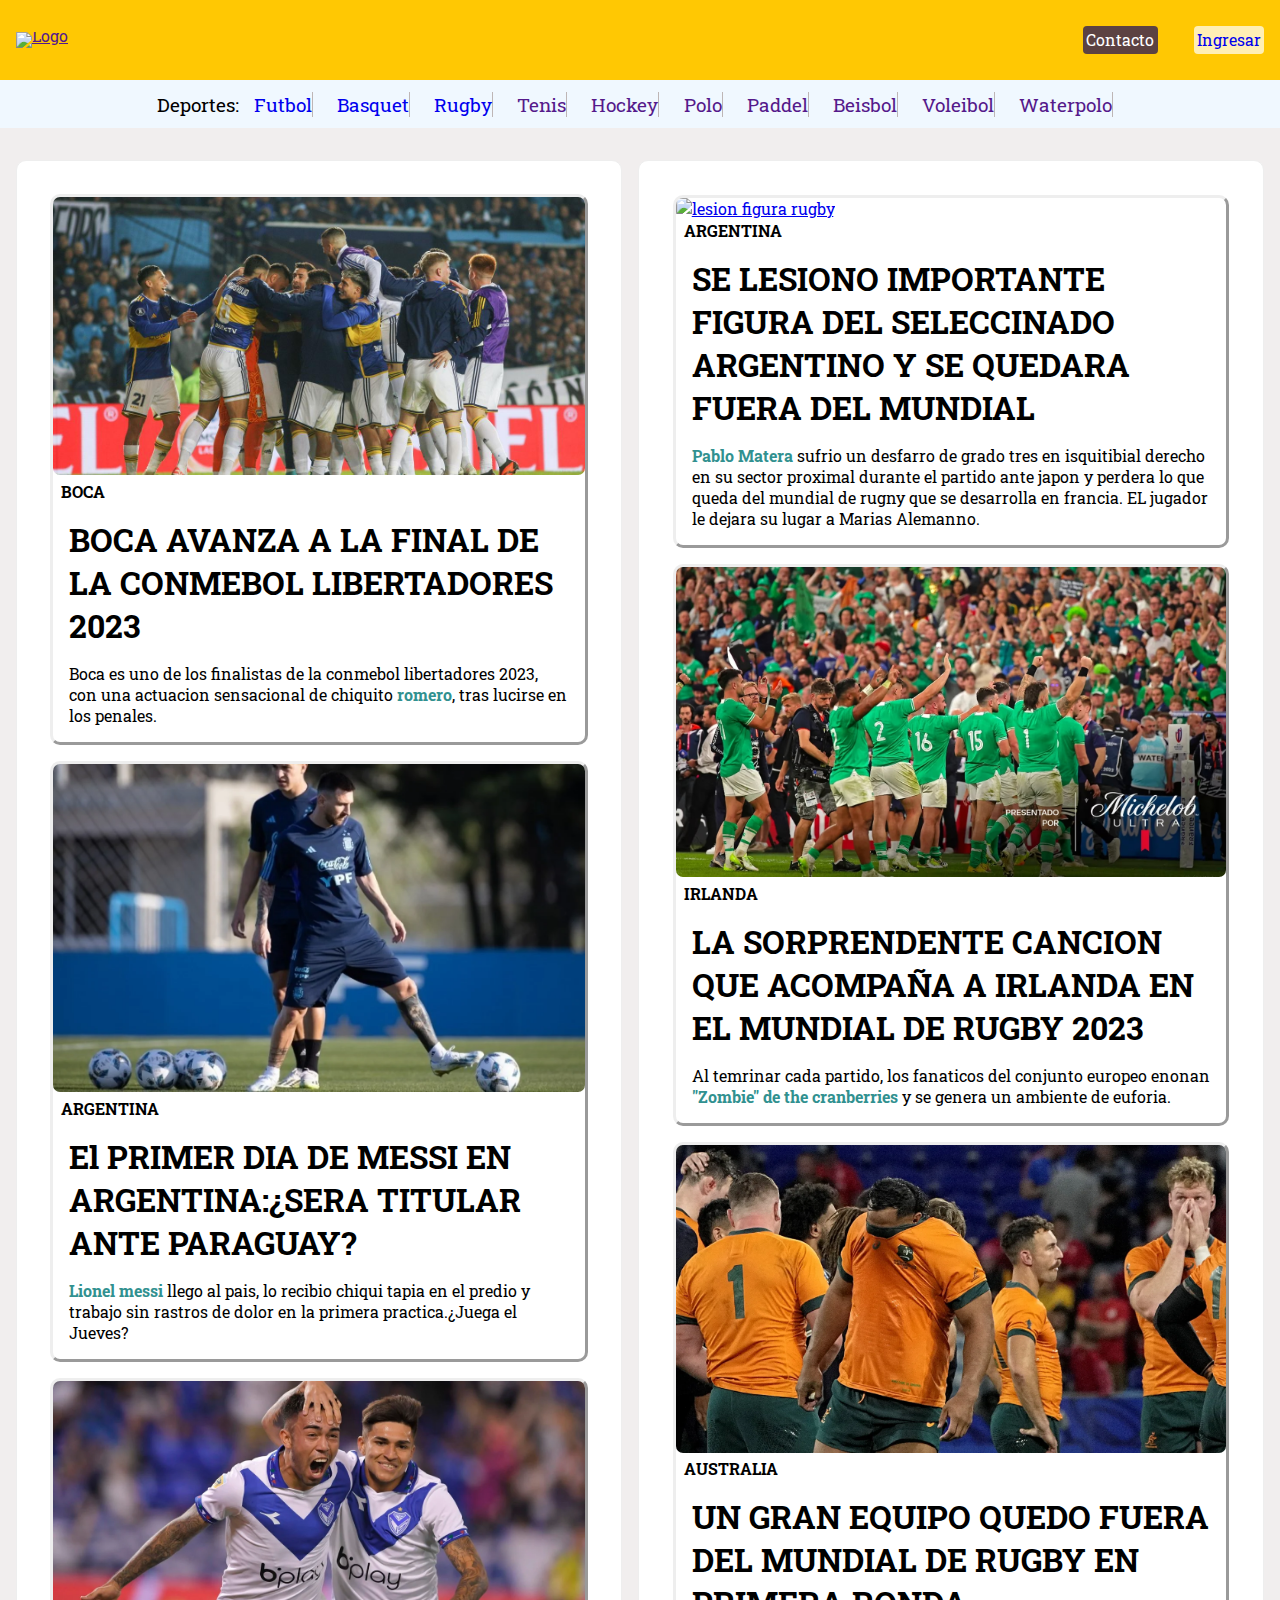
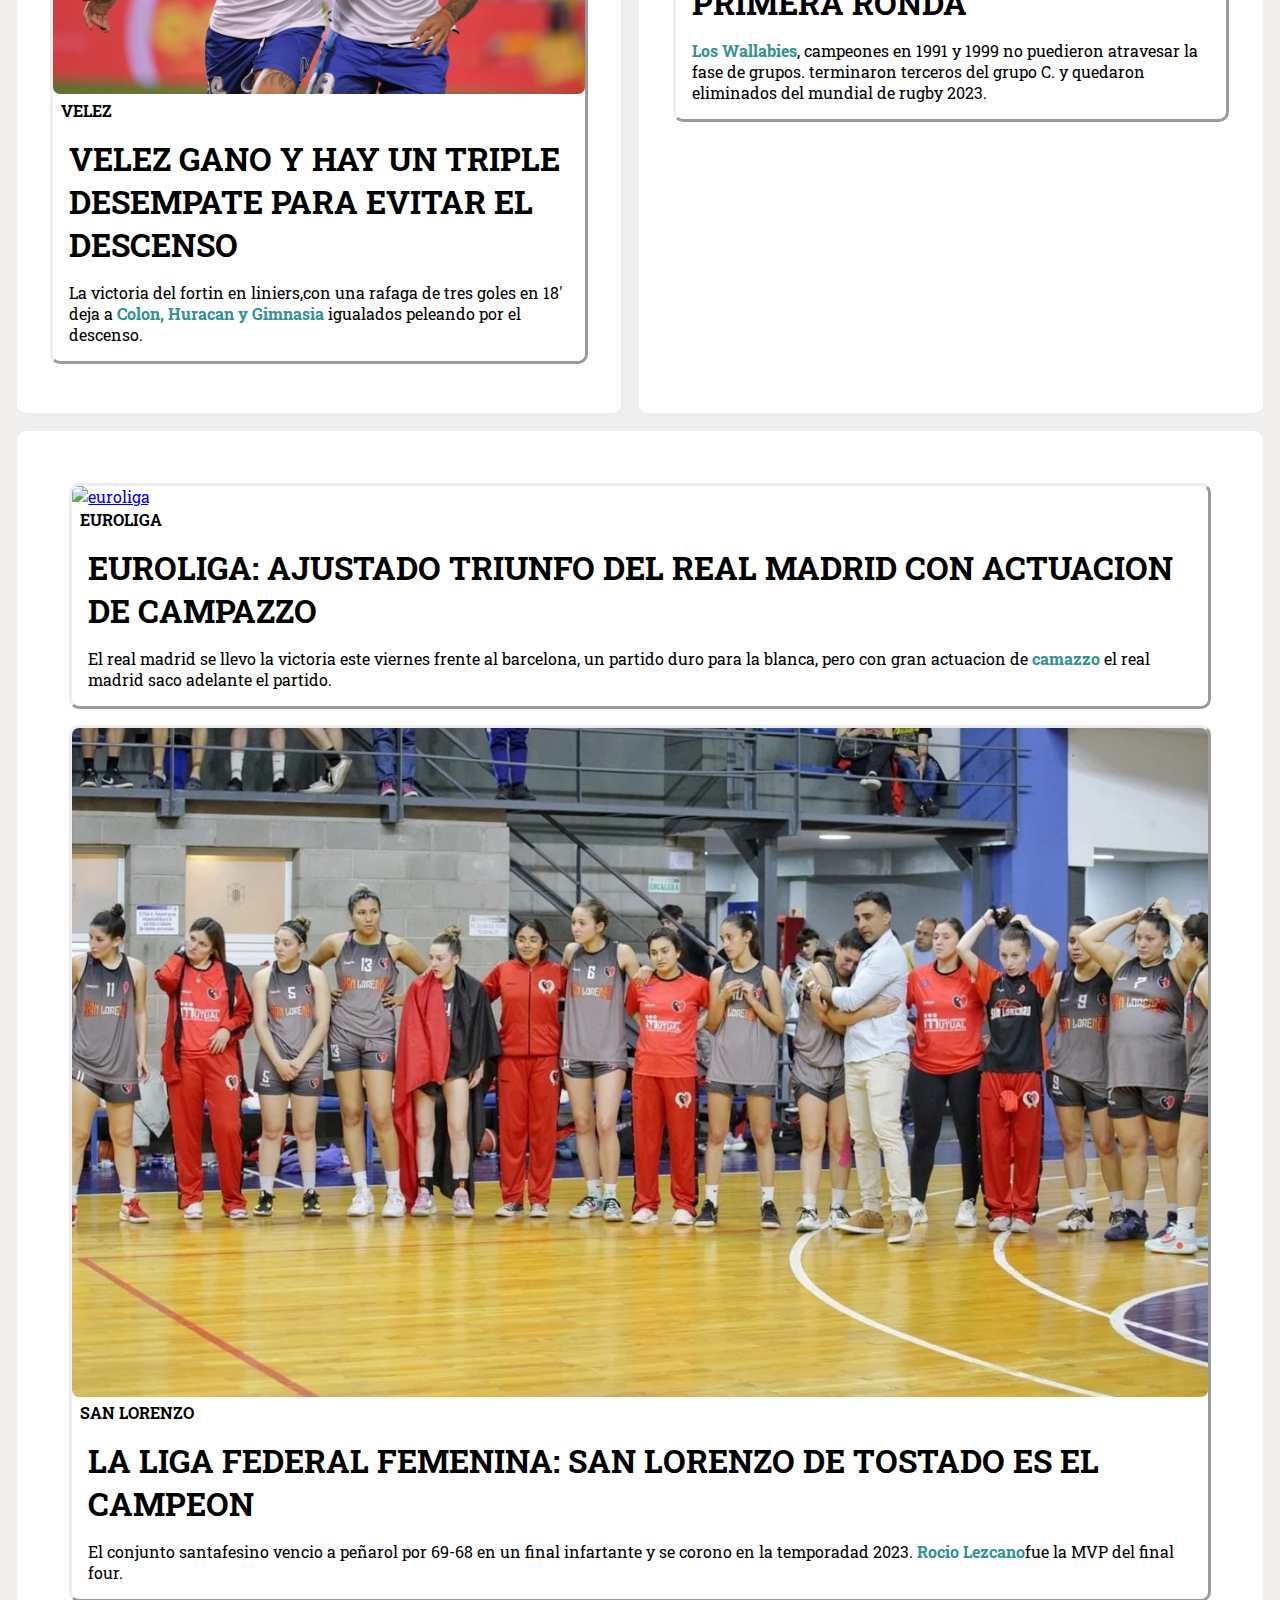
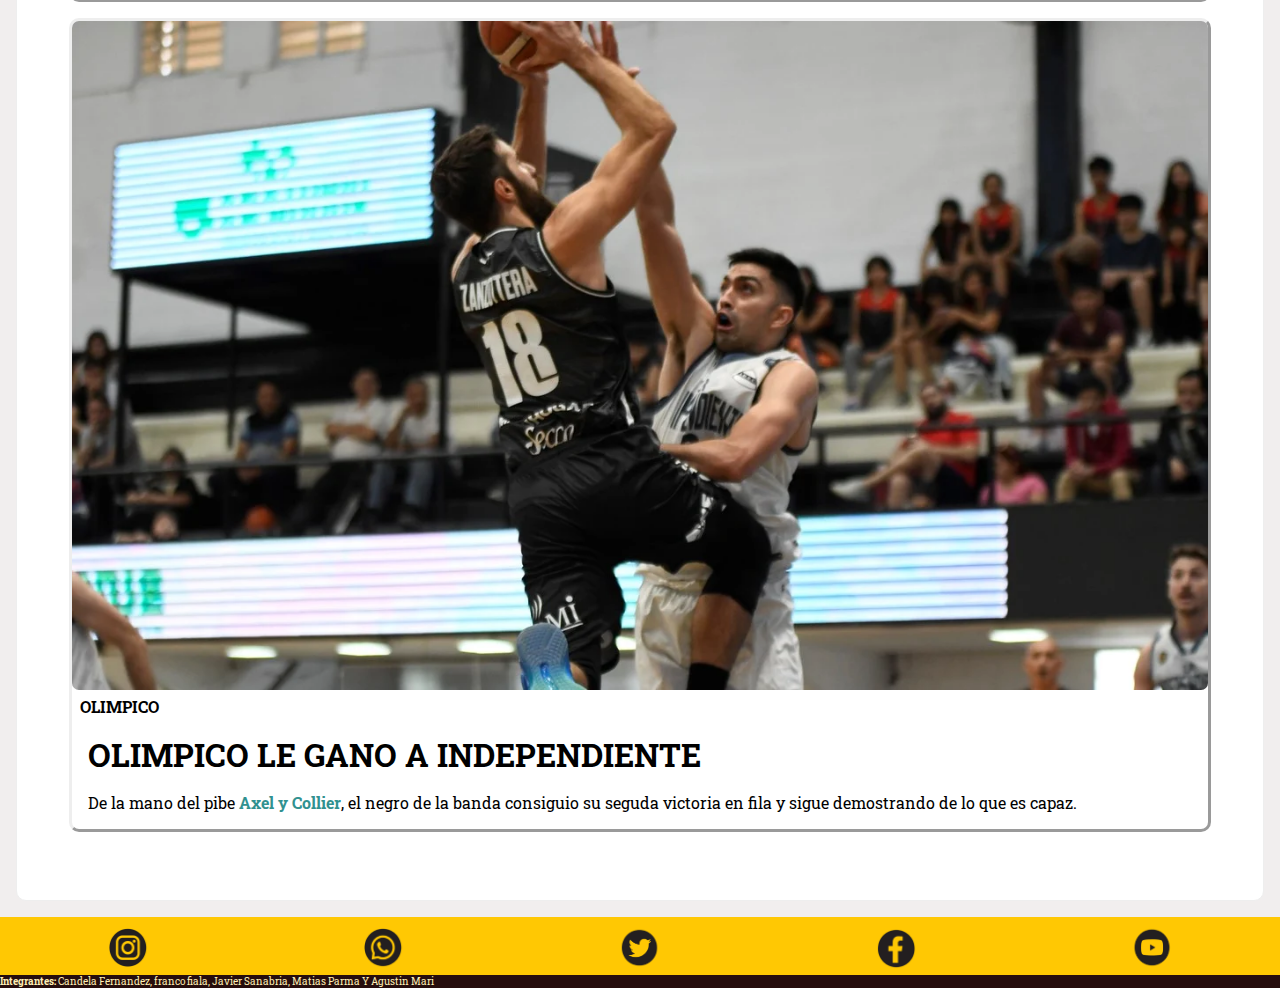
==== commit 2b2101fa: "pequeños cambios en la nav bar" ====
--- a/index.html
+++ b/index.html
@@ -6,6 +6,7 @@
     <title>SportCenter</title>
     <link rel="stylesheet" href="styles/style.css">
     <link rel="shortcut icon" href="Images/favicon.ico" type="image/x-icon">
+    <script src="Js/06-funciones.js"></script>
 </head>
 <body>
     <header>
@@ -14,25 +15,30 @@
                 <a href="" class="Logo"><img src="Images/logo_deportes_nuevo-removebg-preview.png" alt="Logo"></a>
             </div>
             <div>
+                <a href="" id="contacto">Contacto</a>
                 <a href="pages/ingresar.html" class="ingresar">Ingresar</a>
+                
             </div>
         </div>
         <div class="deportes">
-            <div>
+            <div class="menu">
+                <p>Deportes:</p>
                 <a href="pages/futbol.html">Futbol</a>      
                 <a href="pages/basquet.html">Basquet</a>
                 <a href="pages/rugby.html">Rugby</a>
-     
+                <a href="">Tenis</a>
+                <a href="">Hockey</a>
+                <a href="">Polo</a>
+                <a href="">Paddel</a>
+                <a href="">Beisbol</a>
+                <a href="">Voleibol</a>
+                <a href="">Waterpolo</a>
+                
                 
             </div>
-            <div class="contacto">
-                <a href="">Contacto</a>
-            </div>
+            
         </div>
     </header>
-    <section id="publicidad" >
-
-    </section>
     <section class="noticias_deportes">
         <div class="contenedor1">
             <div class="ContenedorFutbol">
@@ -60,7 +66,7 @@
                         <p><b><span>Lionel messi</span></b> llego al pais, lo recibio chiqui tapia en el predio y trabajo sin rastros de dolor en la primera practica.¿Juega el Jueves?</p>
                     </div>
                 </div>
-                <div class="Futbol_3">
+                <div class="futbol_3">
                     <div class="Imagenes">
                         <a href="pages/futbol.html"><img src="Images/velez .jpg" alt="velez gano"></a>
                     </div>
@@ -116,7 +122,7 @@
         </div>
         <div class="contenedor3">
             <div class="ContenedorRugby">
-                <div class="Rugby_1">
+                <div class="rugby_1">
                     <div class="Imagenes">
                         <a href="pages/rugby.html"><img src="Images/lesion-rugby.jpg" alt="lesion figura rugby"></a>
                     </div>
@@ -128,7 +134,7 @@
                         <p><b><span>Pablo Matera</span></b> sufrio un desfarro de grado tres en isquitibial derecho en su sector proximal durante el partido ante japon y perdera lo que queda del mundial de rugny que se desarrolla en francia. EL jugador le dejara su lugar a Marias Alemanno.</p>
                     </div>
                 </div>
-                <div class="Rugby_2">
+                <div class="rugby_2">
                     <div class="Imagenes">
                         <a href="pages/rugby.html"><img src="Images/irlanda-rugby.jpg" alt="irlanda rugby"></a>
                     </div>
@@ -140,7 +146,7 @@
                         <p>Al temrinar cada partido, los fanaticos del conjunto europeo enonan <span><b>"Zombie" de the cranberries</b></span> y se genera un ambiente de euforia.</p> 
                     </div>
                 </div>
-                <div class="Rugby_3">
+                <div class="rugby_3">
                     <div class="Imagenes">
                         <a href="pages/rugby.html"><img src="Images/australia rugby.jpg" alt=""></a>
                     </div>
--- a/styles/style.css
+++ b/styles/style.css
@@ -1,5 +1,4 @@
  @import url('https://fonts.googleapis.com/css2?family=Mooli&family=Roboto+Slab&display=swap');
-
 
 *{
     margin: 0;
@@ -7,7 +6,7 @@
 }
 body{
     font-family: 'Roboto Slab',Arial, Helvetica, sans-serif;
-    background-color: #ffefb5 ;
+    background-color: #f1eeee;
 }
 .logo p{
     font-size: 1.5rem;
@@ -15,15 +14,6 @@
     padding: 0.7rem;
     border-radius: 10px;
 }
-#publicidad{
-    margin: 1rem;
-    background-color: #f5e29f;
-    background-size: cover;   
-    height: 4rem;
-}
-#informacion{
-    background-color: rgba(0, 0, 0, 0.274);
-}
 #informacion p,h1{
     margin: 1rem;
 }
@@ -31,14 +21,18 @@
     color: #319190;
 }
 .noticias_deportes{
-    background-color:#ffefb5 ;
+    margin-top: 2rem;
+    background-color:#f1eeee ;
     
 }
 .nombre_noticia p{
     margin: 0.1rem 0 0.1rem 0.5rem;
     font-weight: bold;
 }
-
+.Imagenes a img{
+    border-radius: 7px;
+
+}
 /* FUTBOL */
 .Fut_1{
     background-image: url(../Images/BOCABOCA.jpg);
@@ -122,8 +116,6 @@
     color: rgb(238, 230, 230);  
     margin-bottom: 3rem;
  }
-
-
 @media only screen and (max-width: 570px ) {
 /* HEADER */
 .cabecera{
@@ -153,73 +145,98 @@
     height:3rem;
     width: auto;
 }
-.ingresar{
+.ingresar , #contacto{
     margin: 1rem;
     background-color:#ffefb5 ;
     border-radius: 4px ;
     padding: 0.2rem;
     text-decoration: none;
 }
-.deportes{
-    display: flex;
+
+.deportes{  
     background-color: aliceblue;
     height: 3rem;
     align-items: center;
-    justify-content: space-between;
-}
-.deportes a{
-
+    overflow: scroll;
+}
+.menu{
+    white-space: nowrap;
+   
+}
+.menu a{
+    display: inline-block;
     margin: 0.6rem;
     text-decoration: none;
+    border-right: 1px solid #beb6b6;
+    
+}
+.menu p{
+    display: inline;
+}
+#contacto{
+    color: white;
+    background-color: rgb(92, 66, 66);
 }
 /* HEADER */
 /* SECTION */
+
 .noticias_deportes{
     display: flex;
     width: 100%;
     height: auto;
-    background-color: #ffefb5;
     justify-content: space-between;
     flex-wrap: wrap; 
 }
 .contenedor1{
     display: flex;
-    background-color: #dacc9a;
+    background-color: white;
     margin: 0% 3% 3% 3%;
     align-items: center;
     border-radius: 10px;
+    border-width: 1px;
+    border-style: ridge;
+   
 }
 .contenedor2{
     display: flex;
-    background-color: #dacc9a;
+    background-color: white;
     margin: 0% 3% 3% 3%;
     align-items: center;
     border-radius: 10px;
+    border-width: 1px;
+    border-style: ridge;
 }
 .contenedor3{
     display: flex;
-    background-color: #dacc9a;
+    background-color: white;
     margin: 0% 3% 3% 3%;
     align-items: center;
     border-radius: 10px;
+    border-width: 1px;
+    border-style: ridge;
 }
 .ContenedorFutbol{
-    background-color: #84fffd;
-    width: 100%;
-    height: auto;
-    margin: 3%;
+    background-color: white;
+    width: 100%;
+    height: auto;
+    margin: 3%;
+    border-radius: 10px;
+    
 }
 .ContenedorBasquet{
-    background-color:#84fffd;
-    width: 100%;
-    height: auto;
-    margin: 3%;
+    background-color: white;
+    width: 100%;
+    height: auto;
+    margin: 3%;
+    border-radius: 10px;
+   
 }
 .ContenedorRugby{
-    background-color: #84fffd;
-    width: 100%;
-    height: auto;
-    margin: 3%;
+    background-color: white;
+    width: 100%;
+    height: auto;
+    margin: 3%;
+    border-radius: 10px;   
 }
 .ContenedorFutbol div a img{
     width: 100%;
@@ -233,9 +250,60 @@
     width: 100%;
     height: auto;
 }
-
-
-
+.futbol_1{
+    border-radius: 10px;
+    border-style: outset;
+    border-width: 3px;
+    margin-bottom: 1rem;
+}
+.futbol_2{
+    border-radius: 10px;
+    border-style: outset;
+    border-width: 3px;
+    margin-bottom: 1rem;
+}
+.futbol_3{
+    border-radius: 10px;
+    border-style: outset;
+    border-width: 3px;
+    margin-bottom: 1rem;
+}
+.basquet_1{
+    border-radius: 10px;
+    border-style: outset;
+    border-width: 3px;
+    margin-bottom: 1rem;
+}
+.basquet_2{
+    border-radius: 10px;
+    border-style: outset;
+    border-width: 3px;
+    margin-bottom: 1rem;
+}
+.basquet_3{
+    border-radius: 10px;
+    border-style: outset;
+    border-width: 3px;
+    margin-bottom: 1rem;
+}
+.rugby_1{
+    border-radius: 10px;
+    border-style: outset;
+    border-width: 3px;
+    margin-bottom: 1rem;
+}
+.rugby_2{
+    border-radius: 10px;
+    border-style: outset;
+    border-width: 3px;
+    margin-bottom: 1rem;
+}
+.rugby_3{
+    border-radius: 10px;
+    border-style: outset;
+    border-width: 3px;
+    margin-bottom: 1rem;
+}
 
 /* SECTION */
 /* FOOTER */
@@ -281,31 +349,41 @@
        height:4rem;
        width: auto;
    }
-   .ingresar{
-       margin: 3rem;
-       background-color:#ffefb5;
-       border-radius: 4px;
-       padding: 0.2rem;
-       text-decoration: none;
-       font-size: 144%;
-   }
+   .ingresar , #contacto{
+    margin: 1rem;
+    background-color:#ffefb5 ;
+    border-radius: 4px ;
+    padding: 0.2rem;
+    text-decoration: none;
+    }
    .deportes{
-       display: flex;
        background-color: aliceblue;
        height: 3rem;
        align-items: center;
-       justify-content: space-between;
        font-size: 120%;
+       overflow: scroll;
    }
-   .deportes a{
-       margin: 0.7rem;
-       text-decoration: none;
-   }
-   .contacto{
-    padding: 3.5rem;
-   }
+   .menu a {
+    display: inline-block;
+    margin: 0.6rem;
+    text-decoration: none;
+    border-right: 1px solid #beb6b6;
+    
+}
+.menu p{
+    display: inline;
+}
+.menu{
+    white-space: nowrap;
+   
+}
+#contacto{
+    color: white;
+    background-color: rgb(92, 66, 66);
+}
 /*HEADER*/
 /*SECTION*/
+
 .noticias_deportes{
     display: grid;
     grid-template-areas:
@@ -318,34 +396,52 @@
 
 }
 .ContenedorFutbol{
-    background-color: #84fffd;
+    background-color: white;
+    width: 100%;
+    height: auto;
+    margin: 3%;
+    border-radius: 10px;
 }
 .ContenedorBasquet{
-    background-color: #84fffd;
+    background-color: white;
+    width: 100%;
+    height: auto;
+    margin: 3%;
+    border-radius: 10px;
 }
 .ContenedorRugby{
-    background-color: #84fffd;
+    background-color: white;
+    width: 100%;
+    height: auto;
+    margin: 3%;
+    border-radius: 10px;
 }
 .contenedor1{
     display: flex;
     grid-area: futbol;
-    background-color: #dacc9a;
+    background-color: white;
     padding: 1rem;
     border-radius: 10px;
+    border-width: 1px;
+    border-style: ridge;
 }
 .contenedor2{
     display: flex;
-    background-color: #dacc9a;
+    background-color: white;
     grid-area: basquet;
     padding: 1rem;
     border-radius: 10px;
+    border-width: 1px;
+    border-style: ridge;
 }
 .contenedor3{
     display: flex;
-    background-color: #dacc9a;
+    background-color: white;
     grid-area: rugby;
     padding: 1rem;
     border-radius: 10px;
+    border-width: 1px;
+    border-style: ridge;
 }
 .ContenedorFutbol div a img{
     width: 100%;
@@ -358,6 +454,61 @@
 .ContenedorRugby div a img{
     width: 100%;
     height: auto;
+}
+.futbol_1{
+    border-radius: 10px;
+    border-style: outset;
+    border-width: 3px;
+    margin-bottom: 1rem;
+    
+}
+.futbol_2{
+    border-radius: 10px;
+    border-style: outset;
+    border-width: 3px;
+    margin-bottom: 1rem;
+}
+.futbol_3{
+    border-radius: 10px;
+    border-style: outset;
+    border-width: 3px;
+    margin-bottom: 1rem;
+}
+.basquet_1{
+    border-radius: 10px;
+    border-style: outset;
+    border-width: 3px;
+    margin-bottom: 1rem;
+}
+.basquet_2{
+    border-radius: 10px;
+    border-style: outset;
+    border-width: 3px;
+    margin-bottom: 1rem;
+}
+.basquet_3{
+    border-radius: 10px;
+    border-style: outset;
+    border-width: 3px;
+    margin-bottom: 1rem;
+}
+.rugby_1{
+    border-radius: 10px;
+    border-style: outset;
+    border-width: 3px;
+    margin-bottom: 1rem;
+}
+.rugby_2{
+    border-radius: 10px;
+    border-style: outset;
+    border-width: 3px;
+    margin-bottom: 1rem;
+}
+.rugby_3{
+    border-radius: 10px;
+    border-style: outset;
+    border-width: 3px;
+    margin-bottom: 1rem;
 }
 /*SECTION*/
 /* FOOTER */
@@ -381,9 +532,187 @@
     /* FOOTER */
 
 
-} /* EN PROCESO */
-@media only screen and (min-width: 820px ) {
-    
-}
-@media only screen and (min-width: 820px ) {
-}+} /* TERMINADO */
+@media only screen and (min-width: 1024px ) {
+/* HEADER */
+.cabecera{
+    display: flex;
+    margin:1;
+    background-color: #ffc803;
+    width: 100%;
+    height: 5rem;
+    justify-content: space-between;
+    align-items: center;
+}
+.logo{
+   display: flex;
+   margin: 1rem;
+   line-height: 0.5rem;
+   justify-content: space-between;
+   align-items: center;
+   gap: 2rem;
+}
+.logo p{
+    font-size: 1.5rem;
+    background-color: white;
+    padding: 0.7rem;
+    border-radius: 10px;
+}
+.logo img{
+   height:5.5rem;
+   width: auto;
+}
+.ingresar , #contacto{
+    margin: 1rem;
+    background-color:#ffefb5 ;
+    border-radius: 4px ;
+    padding: 0.2rem;
+    text-decoration: none;
+}
+.deportes{
+   display: flex;
+   justify-content: space-around;
+   background-color: aliceblue;
+   height: 3rem;
+   align-items: center;
+   
+}
+.deportes a{
+
+   margin: 0.6rem;
+   text-decoration: none;
+   
+}
+#contacto{
+    color: white;
+    background-color: rgb(92, 66, 66);
+}
+/* HEADER */
+/* SECTION*/
+.noticias_deportes{
+    display: grid;
+    grid-template-areas:
+    'futbol rugby' 
+    'futbol rugby'
+    'basquet basquet';
+    gap: 1rem;
+    padding-top: 0!important;
+    padding: 1rem;
+
+}
+.ContenedorFutbol{
+    background-color: white;
+    width: 100%;
+    height: auto;
+    margin: 3%;
+    border-radius: 10px;
+}
+.ContenedorBasquet{
+    background-color: white;
+    width: 100%;
+    height: auto;
+    margin: 3%;
+    border-radius: 10px;
+}
+.ContenedorRugby{
+    background-color: white;
+    width: 100%;
+    height: auto;
+    margin: 3%;
+    border-radius: 10px;
+}
+.contenedor1{
+    display: flex;
+    grid-area: futbol;
+    background-color: white;
+    padding: 1rem;
+    border-radius: 10px;
+    border-width: 1px;
+    border-style: ridge;
+}
+.contenedor2{
+    display: flex;
+    background-color: white;
+    grid-area: basquet;
+    padding: 1rem;
+    border-radius: 10px;
+    border-width: 1px;
+    border-style: ridge;
+}
+.contenedor3{
+    display: flex;
+    background-color: white;
+    grid-area: rugby;
+    padding: 1rem;
+    border-radius: 10px;
+    border-width: 1px;
+    border-style: ridge;
+}
+.ContenedorFutbol div a img{
+    width: 100%;
+    height: auto;
+}
+.ContenedorBasquet div a img{
+    width: 100%;
+    height: auto;
+}
+.ContenedorRugby div a img{
+    width: 100%;
+    height: auto;
+}
+.futbol_1{
+    border-radius: 10px;
+    border-style: outset;
+    border-width: 3px;
+    margin-bottom: 1rem; 
+}
+.futbol_2{
+    border-radius: 10px;
+    border-style: outset;
+    border-width: 3px;
+    margin-bottom: 1rem;
+}
+.futbol_3{
+    border-radius: 10px;
+    border-style: outset;
+    border-width: 3px;
+    margin-bottom: 1rem;
+}
+.basquet_1{
+    border-radius: 10px;
+    border-style: outset;
+    border-width: 3px;
+    margin-bottom: 1rem;
+}
+.basquet_2{
+    border-radius: 10px;
+    border-style: outset;
+    border-width: 3px;
+    margin-bottom: 1rem;
+}
+.basquet_3{
+    border-radius: 10px;
+    border-style: outset;
+    border-width: 3px;
+    margin-bottom: 1rem;
+}
+.rugby_1{
+    border-radius: 10px;
+    border-style: outset;
+    border-width: 3px;
+    margin-bottom: 1rem;
+}
+.rugby_2{
+    border-radius: 10px;
+    border-style: outset;
+    border-width: 3px;
+    margin-bottom: 1rem;
+}
+.rugby_3{
+    border-radius: 10px;
+    border-style: outset;
+    border-width: 3px;
+    margin-bottom: 1rem;
+}
+/* SECTION*/
+}/* EN PROCESO */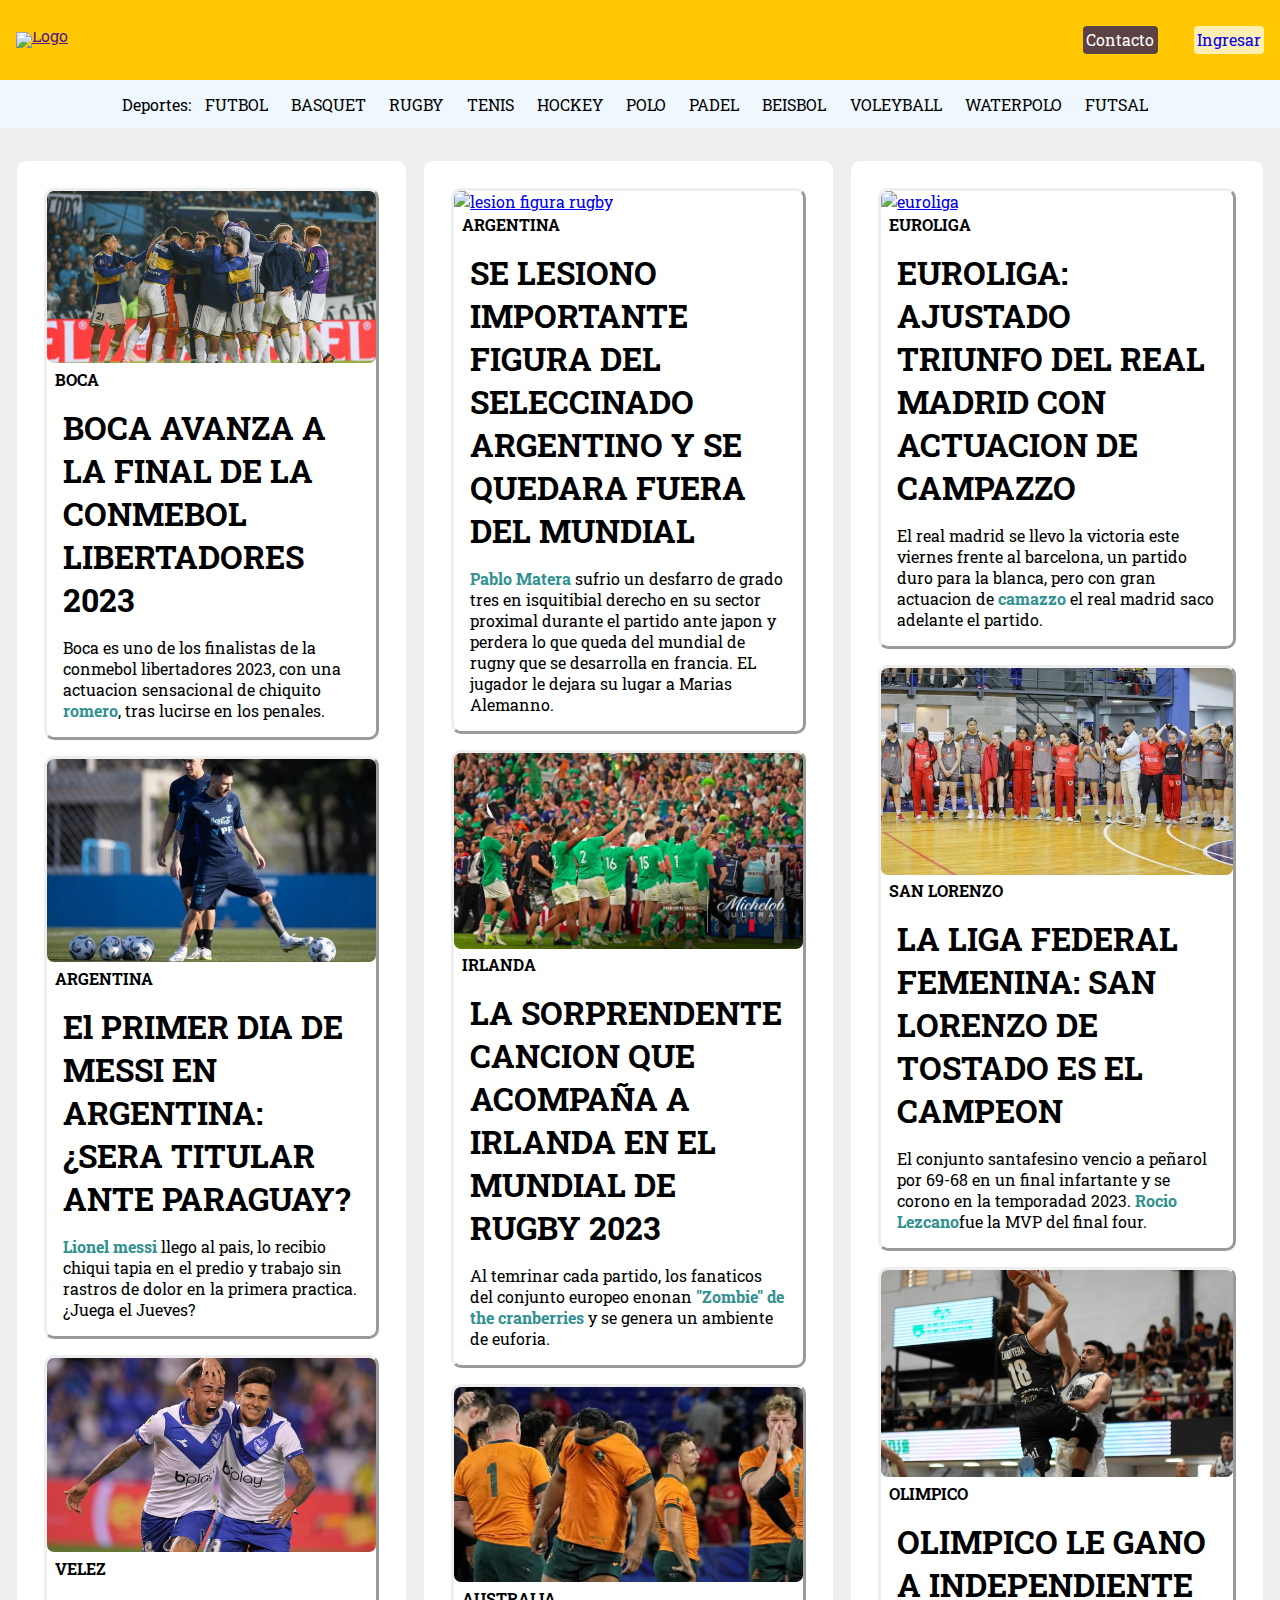
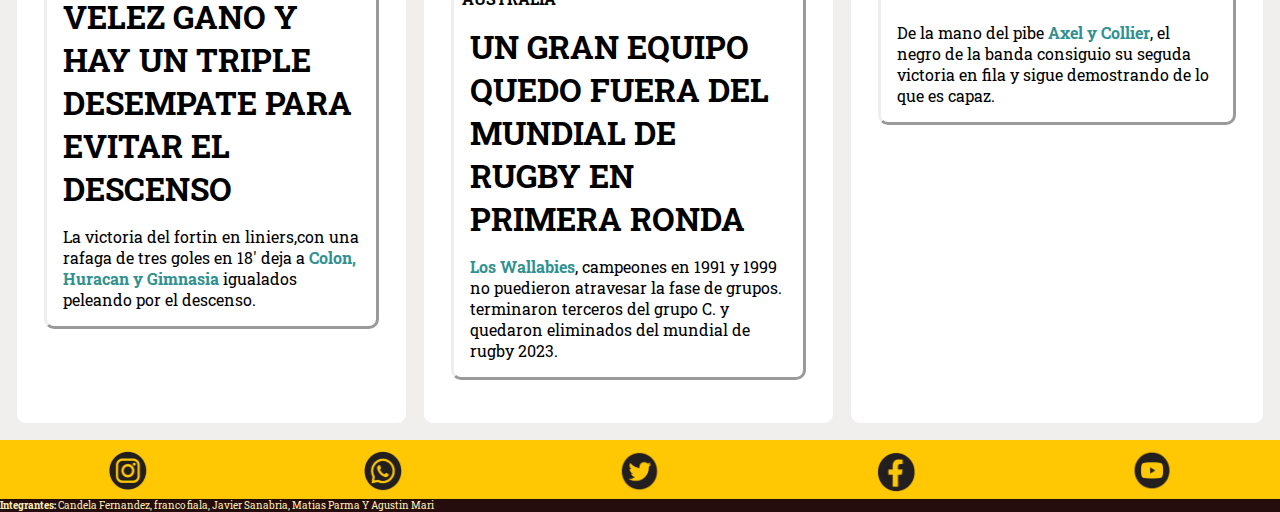
==== commit 438daa10: "muchos cambios en futbol. futbol html. casi listo" ====
--- a/index.html
+++ b/index.html
@@ -22,17 +22,18 @@
         </div>
         <div class="deportes">
             <div class="menu">
-                <p>Deportes:</p>
-                <a href="pages/futbol.html">Futbol</a>      
-                <a href="pages/basquet.html">Basquet</a>
-                <a href="pages/rugby.html">Rugby</a>
-                <a href="">Tenis</a>
-                <a href="">Hockey</a>
-                <a href="">Polo</a>
-                <a href="">Paddel</a>
-                <a href="">Beisbol</a>
-                <a href="">Voleibol</a>
-                <a href="">Waterpolo</a>
+                <p> Deportes:</p>
+                <a href="pages/futbol.html">FUTBOL</a>      
+                <a href="pages/basquet.html">BASQUET</a>
+                <a href="pages/rugby.html">RUGBY</a>
+                <a href="">TENIS </a>
+                <a href="">HOCKEY </a>
+                <a href="">POLO </a>
+                <a href="">PADEL </a>
+                <a href="">BEISBOL </a>
+                <a href="">VOLEYBALL </a>
+                <a href="">WATERPOLO </a>
+                <a href="">FUTSAL</a>
                 
                 
             </div>
--- a/styles/style.css
+++ b/styles/style.css
@@ -33,89 +33,6 @@
     border-radius: 7px;
 
 }
-/* FUTBOL */
-.Fut_1{
-    background-image: url(../Images/BOCABOCA.jpg);
-    background-size: cover;
-    background-position: center;
-    background-repeat: no-repeat;
-    height: 35rem;
-    color: rgb(238, 230, 230);
-    margin-bottom: 3rem;
-}
-.Fut_2{
-    background-image: url(../Images/racing.jpg);
-    background-size: cover;
-    background-position: center;
-    background-repeat: no-repeat;
-    height: 35rem;
-    color: rgb(238, 230, 230);  
-    margin-bottom: 3rem; 
-}
-.Fut_3{
-    background-image: url(../Images/seleccion.jpg);
-    background-size: cover;
-    background-position: center;
-    background-repeat: no-repeat;
-    height: 35rem;
-    color: rgb(238, 230, 230);
-    margin-bottom: 3rem; 
-}
-.Fut_4{
-    background-image: url(../Images/velez\ .jpg);
-    background-size: cover;
-    background-position: center;
-    background-repeat: no-repeat;
-    height: 35rem;
-    color: rgb(238, 230, 230);
-    margin-bottom: 3rem;
-}
-.Fut_5{
-    background-image: url(../Images/banfield.jpg);
-    background-size: cover;
-    background-position: center;
-    background-repeat: no-repeat;
-    height: 35rem;
-    color: rgb(238, 230, 230);  
-    margin-bottom: 3rem; 
-}
-.Fut_6{
-    background-image: url(../Images/Marcelo-Gallardo.jpg);
-    background-size: cover;
-    background-position: center;
-    background-repeat: no-repeat;
-    height: 35rem;
-    color: rgb(238, 230, 230);
-    margin-bottom: 3rem; 
-}
-.Fut_7{
-    background-image: url(../Images/carlos_alcaraz.jpg);
-    background-size: cover;
-    background-position: center;
-    background-repeat: no-repeat;
-    height: 35rem;
-    color: rgb(238, 230, 230);
-    margin-bottom: 3rem;
-} 
-/* BASQUET */
-.basquet_NBA{
-    background-image: url(../Images/Basquet_NBA.jpg);
-    background-size: cover;
-    background-position: center;
-    background-repeat: no-repeat;
-    height: 35rem; 
-    color: rgb(238, 230, 230);  
-    margin: auto; 
-}
-.basquet_NBA2{
-    background-image: url(../Images/Basquet_NBA2.webp);
-    background-size: cover;
-    background-position: center;
-    background-repeat: no-repeat;
-    height: 35rem;
-    color: rgb(238, 230, 230);  
-    margin-bottom: 3rem;
- }
 @media only screen and (max-width: 570px ) {
 /* HEADER */
 .cabecera{
@@ -168,7 +85,12 @@
     margin: 0.6rem;
     text-decoration: none;
     border-right: 1px solid #beb6b6;
-    
+    padding: 1%;
+    
+}
+.menu a:visited, .menu a:link{
+color: black;
+
 }
 .menu p{
     display: inline;
@@ -326,7 +248,7 @@
     }
     /* FOOTER */
 } /* TERMINADO */
-@media only screen and (min-width: 571px ) {
+@media (min-width: 571px ) and (max-width: 1045px ) {
     /*HEADER*/
     .cabecera{
         display: flex;
@@ -369,7 +291,12 @@
     text-decoration: none;
     border-right: 1px solid #beb6b6;
     
-}
+    
+}
+.menu a:visited, .menu a:link{
+    color: black;
+    
+    }
 .menu p{
     display: inline;
 }
@@ -533,7 +460,7 @@
 
 
 } /* TERMINADO */
-@media only screen and (min-width: 1024px ) {
+@media (min-width: 1046px ) {
 /* HEADER */
 .cabecera{
     display: flex;
@@ -577,12 +504,19 @@
    align-items: center;
    
 }
-.deportes a{
+.menu a{
 
    margin: 0.6rem;
    text-decoration: none;
    
 }
+.menu p{
+    display: inline;
+}
+.menu a:visited, .menu a:link{
+    color: black;
+    
+    }
 #contacto{
     color: white;
     background-color: rgb(92, 66, 66);
@@ -592,9 +526,9 @@
 .noticias_deportes{
     display: grid;
     grid-template-areas:
-    'futbol rugby' 
-    'futbol rugby'
-    'basquet basquet';
+    'futbol rugby basquet' 
+    'futbol rugby basquet'
+    'futbol rugby basquet';
     gap: 1rem;
     padding-top: 0!important;
     padding: 1rem;
@@ -715,4 +649,23 @@
     margin-bottom: 1rem;
 }
 /* SECTION*/
+/* FOOTER */
+footer{
+    background-color:rgb(38, 13, 13) ;   
+    }
+    .redes_sociales{
+        display: flex;
+        background-color: #ffc803;
+        align-items: center center;
+        justify-content: space-around;
+    }
+    footer img{
+         width: 2.8rem; 
+         margin-top: 20%;
+    }
+    .integrantes{
+        color: #ffefb5;
+        font-size: 10px;
+    }
+    /* FOOTER */
 }/* EN PROCESO */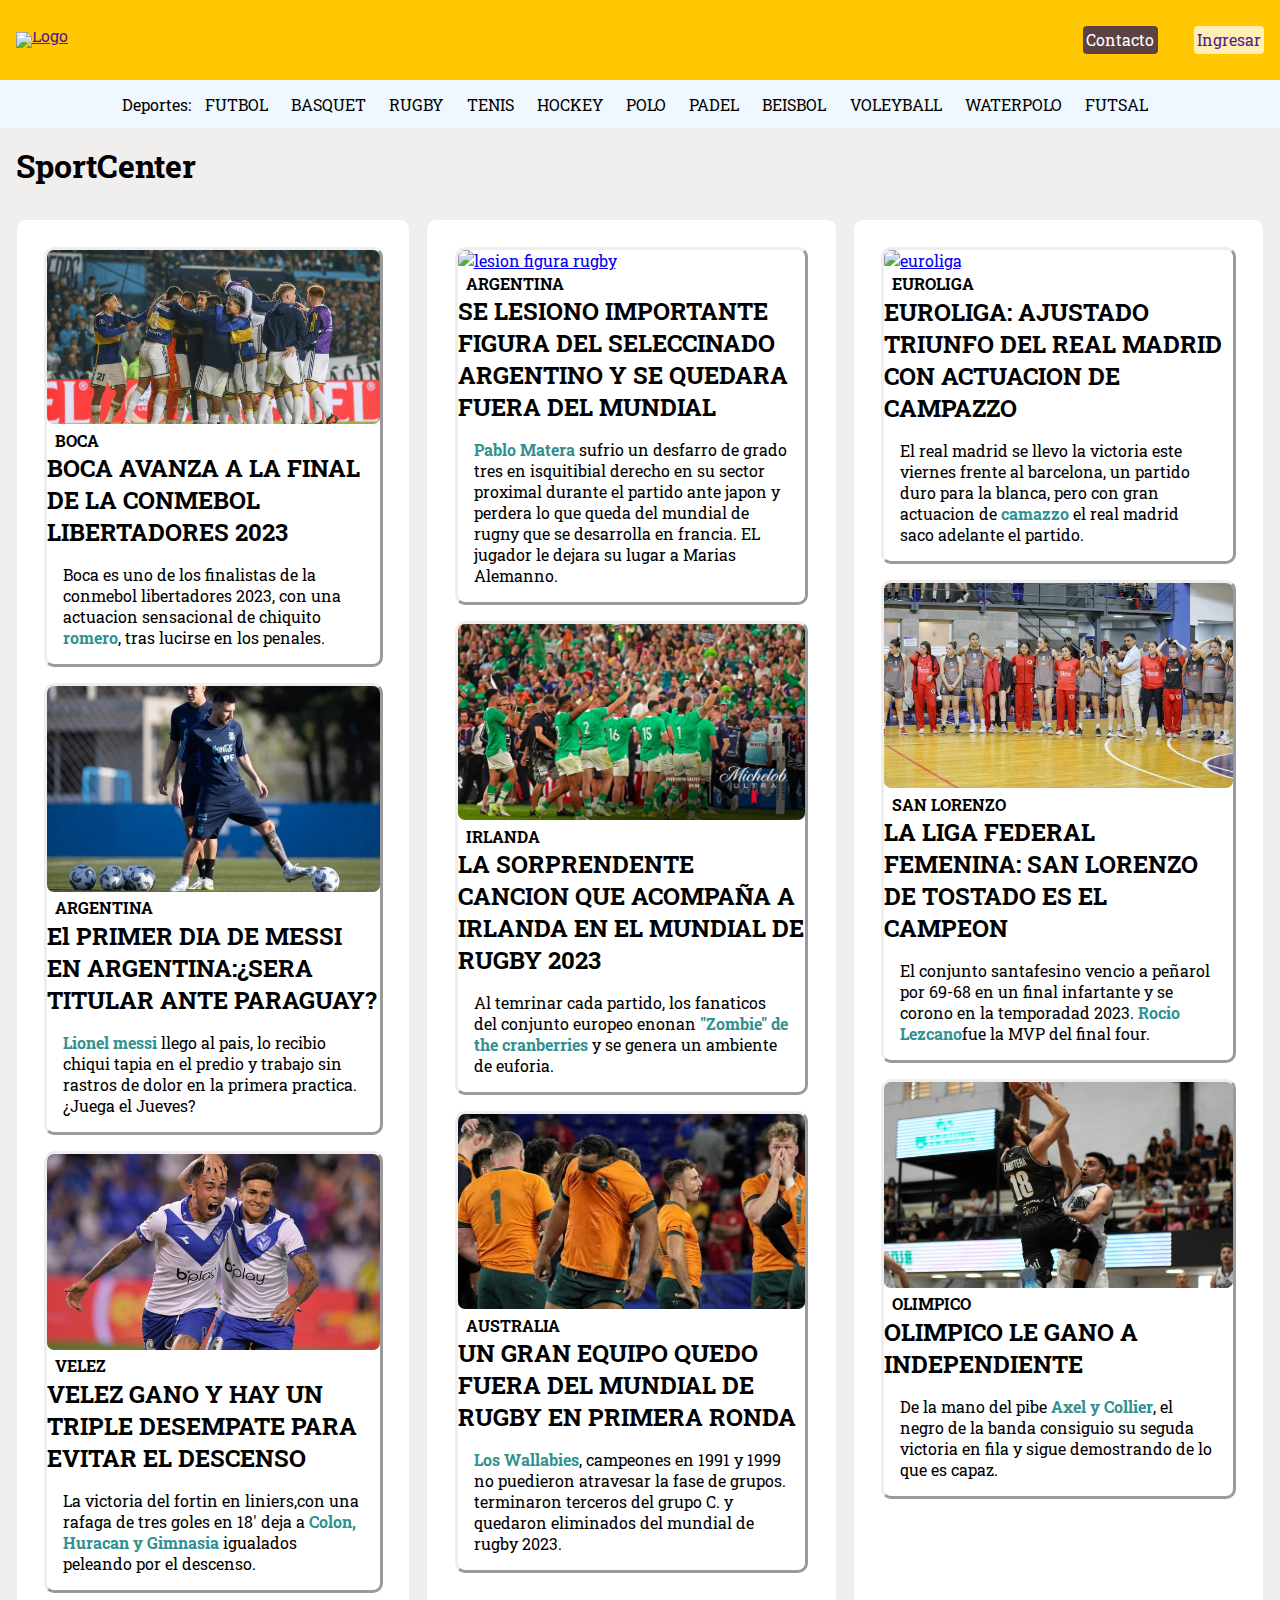
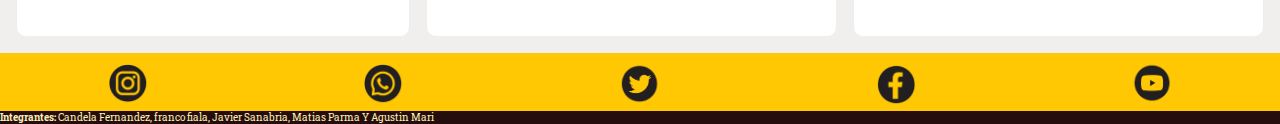
==== commit c07813b6: "integracion de rama secundaria al main" ====
--- a/index.html
+++ b/index.html
@@ -7,6 +7,10 @@
     <link rel="stylesheet" href="styles/style.css">
     <link rel="shortcut icon" href="Images/favicon.ico" type="image/x-icon">
     <script src="Js/06-funciones.js"></script>
+    <link
+    rel="stylesheet"
+    href="https://cdnjs.cloudflare.com/ajax/libs/animate.css/4.1.1/animate.min.css"
+  />
 </head>
 <body>
     <header>
@@ -15,9 +19,8 @@
                 <a href="" class="Logo"><img src="Images/logo_deportes_nuevo-removebg-preview.png" alt="Logo"></a>
             </div>
             <div>
-                <a href="" id="contacto">Contacto</a>
-                <a href="pages/ingresar.html" class="ingresar">Ingresar</a>
-                
+                <a href="pages/contactos.html" id="contacto">Contacto</a>
+                <a href="" class="ingresar">Ingresar</a>
             </div>
         </div>
         <div class="deportes">
@@ -34,12 +37,12 @@
                 <a href="">VOLEYBALL </a>
                 <a href="">WATERPOLO </a>
                 <a href="">FUTSAL</a>
-                
-                
             </div>
-            
         </div>
     </header>
+    <div class="tituloPag">
+        <h1>SportCenter</h1>
+    </div>
     <section class="noticias_deportes">
         <div class="contenedor1">
             <div class="ContenedorFutbol">
@@ -51,7 +54,7 @@
                         <p>BOCA</p>
                     </div> 
                     <div id="informacion">
-                        <h1>BOCA AVANZA A LA FINAL DE LA CONMEBOL LIBERTADORES 2023</h1>
+                        <h2>BOCA AVANZA A LA FINAL DE LA CONMEBOL LIBERTADORES 2023</h2>
                         <p>Boca es uno de los finalistas de la conmebol libertadores 2023, con una actuacion sensacional de chiquito <b><span>romero</span></b>, tras lucirse en los penales.</p> 
                     </div>
                 </div>
@@ -63,19 +66,19 @@
                     <p>ARGENTINA</p>
                     </div>
                     <div id="informacion">
-                        <h1>El PRIMER DIA DE MESSI EN ARGENTINA:¿SERA TITULAR ANTE PARAGUAY?</h1>
+                        <h2>El PRIMER DIA DE MESSI EN ARGENTINA:¿SERA TITULAR ANTE PARAGUAY?</h2>
                         <p><b><span>Lionel messi</span></b> llego al pais, lo recibio chiqui tapia en el predio y trabajo sin rastros de dolor en la primera practica.¿Juega el Jueves?</p>
                     </div>
                 </div>
                 <div class="futbol_3">
                     <div class="Imagenes">
-                        <a href="pages/futbol.html"><img src="Images/velez .jpg" alt="velez gano"></a>
+                        <a href="pages/futbol.html"><img src="Images/img_futbol/velez .jpg" alt="velez gano"></a>
                     </div>
                     <div class="nombre_noticia">
                     <p>VELEZ</p>
                     </div>
                     <div id="informacion">
-                        <h1>VELEZ GANO Y HAY UN TRIPLE DESEMPATE PARA EVITAR EL DESCENSO</h1>
+                        <h2>VELEZ GANO Y HAY UN TRIPLE DESEMPATE PARA EVITAR EL DESCENSO</h2>
                         <p>La victoria del fortin en liniers,con una rafaga de tres goles en 18' deja a <b><span>Colon, Huracan y Gimnasia</span></b> igualados peleando por el descenso.</p>
                     </div>
                 </div> 
@@ -91,7 +94,7 @@
                     <p>EUROLIGA</p>
                     </div>
                     <div id="informacion">
-                        <h1>EUROLIGA: AJUSTADO TRIUNFO DEL REAL MADRID CON ACTUACION DE CAMPAZZO</h1>
+                        <h2>EUROLIGA: AJUSTADO TRIUNFO DEL REAL MADRID CON ACTUACION DE CAMPAZZO</h2>
                         <p>El real madrid se llevo la victoria este viernes frente al barcelona, un partido duro para la blanca, pero con gran actuacion de <b><span>camazzo</span></b> el real madrid saco adelante el partido.</p> 
                     </div> 
                 </div>
@@ -103,7 +106,7 @@
                     <p>SAN LORENZO</p>
                     </div>
                     <div id="informacion">
-                        <h1>LA LIGA FEDERAL FEMENINA: SAN LORENZO DE TOSTADO ES EL CAMPEON</h1>
+                        <h2>LA LIGA FEDERAL FEMENINA: SAN LORENZO DE TOSTADO ES EL CAMPEON</h2>
                         <p>El conjunto santafesino vencio a peñarol por 69-68 en un final infartante y se corono en la temporadad 2023. <b><span>Rocio Lezcano</span></b>fue la MVP del final four.</p>
                     </div>
                 </div>
@@ -115,7 +118,7 @@
                     <p>OLIMPICO</p>
                     </div>
                     <div id="informacion">
-                       <h1>OLIMPICO LE GANO A INDEPENDIENTE</h1>
+                       <h2>OLIMPICO LE GANO A INDEPENDIENTE</h2>
                         <p>De la mano del pibe <b><span>Axel y Collier</span></b>, el negro de la banda consiguio su seguda victoria en fila y sigue demostrando de lo que es capaz.</p>
                     </div>
                 </div>
@@ -131,7 +134,7 @@
                     <p>ARGENTINA</p>
                     </div>
                     <div id="informacion">
-                         <h1>SE LESIONO IMPORTANTE FIGURA DEL SELECCINADO ARGENTINO Y SE QUEDARA FUERA DEL MUNDIAL</h1>
+                         <h2>SE LESIONO IMPORTANTE FIGURA DEL SELECCINADO ARGENTINO Y SE QUEDARA FUERA DEL MUNDIAL</h2>
                         <p><b><span>Pablo Matera</span></b> sufrio un desfarro de grado tres en isquitibial derecho en su sector proximal durante el partido ante japon y perdera lo que queda del mundial de rugny que se desarrolla en francia. EL jugador le dejara su lugar a Marias Alemanno.</p>
                     </div>
                 </div>
@@ -143,7 +146,7 @@
                     <p>IRLANDA</p>
                     </div>
                     <div id="informacion">
-                       <h1>LA SORPRENDENTE CANCION QUE ACOMPAÑA A IRLANDA EN EL MUNDIAL DE RUGBY 2023</h1>
+                       <h2>LA SORPRENDENTE CANCION QUE ACOMPAÑA A IRLANDA EN EL MUNDIAL DE RUGBY 2023</h2>
                         <p>Al temrinar cada partido, los fanaticos del conjunto europeo enonan <span><b>"Zombie" de the cranberries</b></span> y se genera un ambiente de euforia.</p> 
                     </div>
                 </div>
@@ -155,7 +158,7 @@
                     <p>AUSTRALIA</p>
                     </div>
                     <div id="informacion">
-                        <h1>UN GRAN EQUIPO QUEDO FUERA DEL MUNDIAL DE RUGBY EN PRIMERA RONDA</h1>
+                        <h2>UN GRAN EQUIPO QUEDO FUERA DEL MUNDIAL DE RUGBY EN PRIMERA RONDA</h2>
                         <p><b><span>Los Wallabies</span></b>, campeones en 1991 y 1999 no puedieron atravesar la fase de grupos. terminaron terceros del grupo C. y quedaron eliminados del mundial de rugby 2023.</p> 
                     </div>
                 </div>
--- a/styles/style.css
+++ b/styles/style.css
@@ -71,6 +71,7 @@
 }
 
 .deportes{  
+    display: flex;
     background-color: aliceblue;
     height: 3rem;
     align-items: center;
@@ -84,7 +85,7 @@
     display: inline-block;
     margin: 0.6rem;
     text-decoration: none;
-    border-right: 1px solid #beb6b6;
+    
     padding: 1%;
     
 }
@@ -272,13 +273,14 @@
        width: auto;
    }
    .ingresar , #contacto{
-    margin: 1rem;
-    background-color:#ffefb5 ;
-    border-radius: 4px ;
-    padding: 0.2rem;
-    text-decoration: none;
+        margin: 1rem;
+        background-color:#ffefb5 ;
+        border-radius: 4px ;
+        padding: 0.2rem;
+        text-decoration: none;
     }
    .deportes{
+       display: flex;
        background-color: aliceblue;
        height: 3rem;
        align-items: center;
@@ -286,12 +288,10 @@
        overflow: scroll;
    }
    .menu a {
-    display: inline-block;
-    margin: 0.6rem;
-    text-decoration: none;
-    border-right: 1px solid #beb6b6;
-    
-    
+        display: inline-block;
+        margin: 0.6rem;
+        text-decoration: none;
+        padding: 1%; 
 }
 .menu a:visited, .menu a:link{
     color: black;
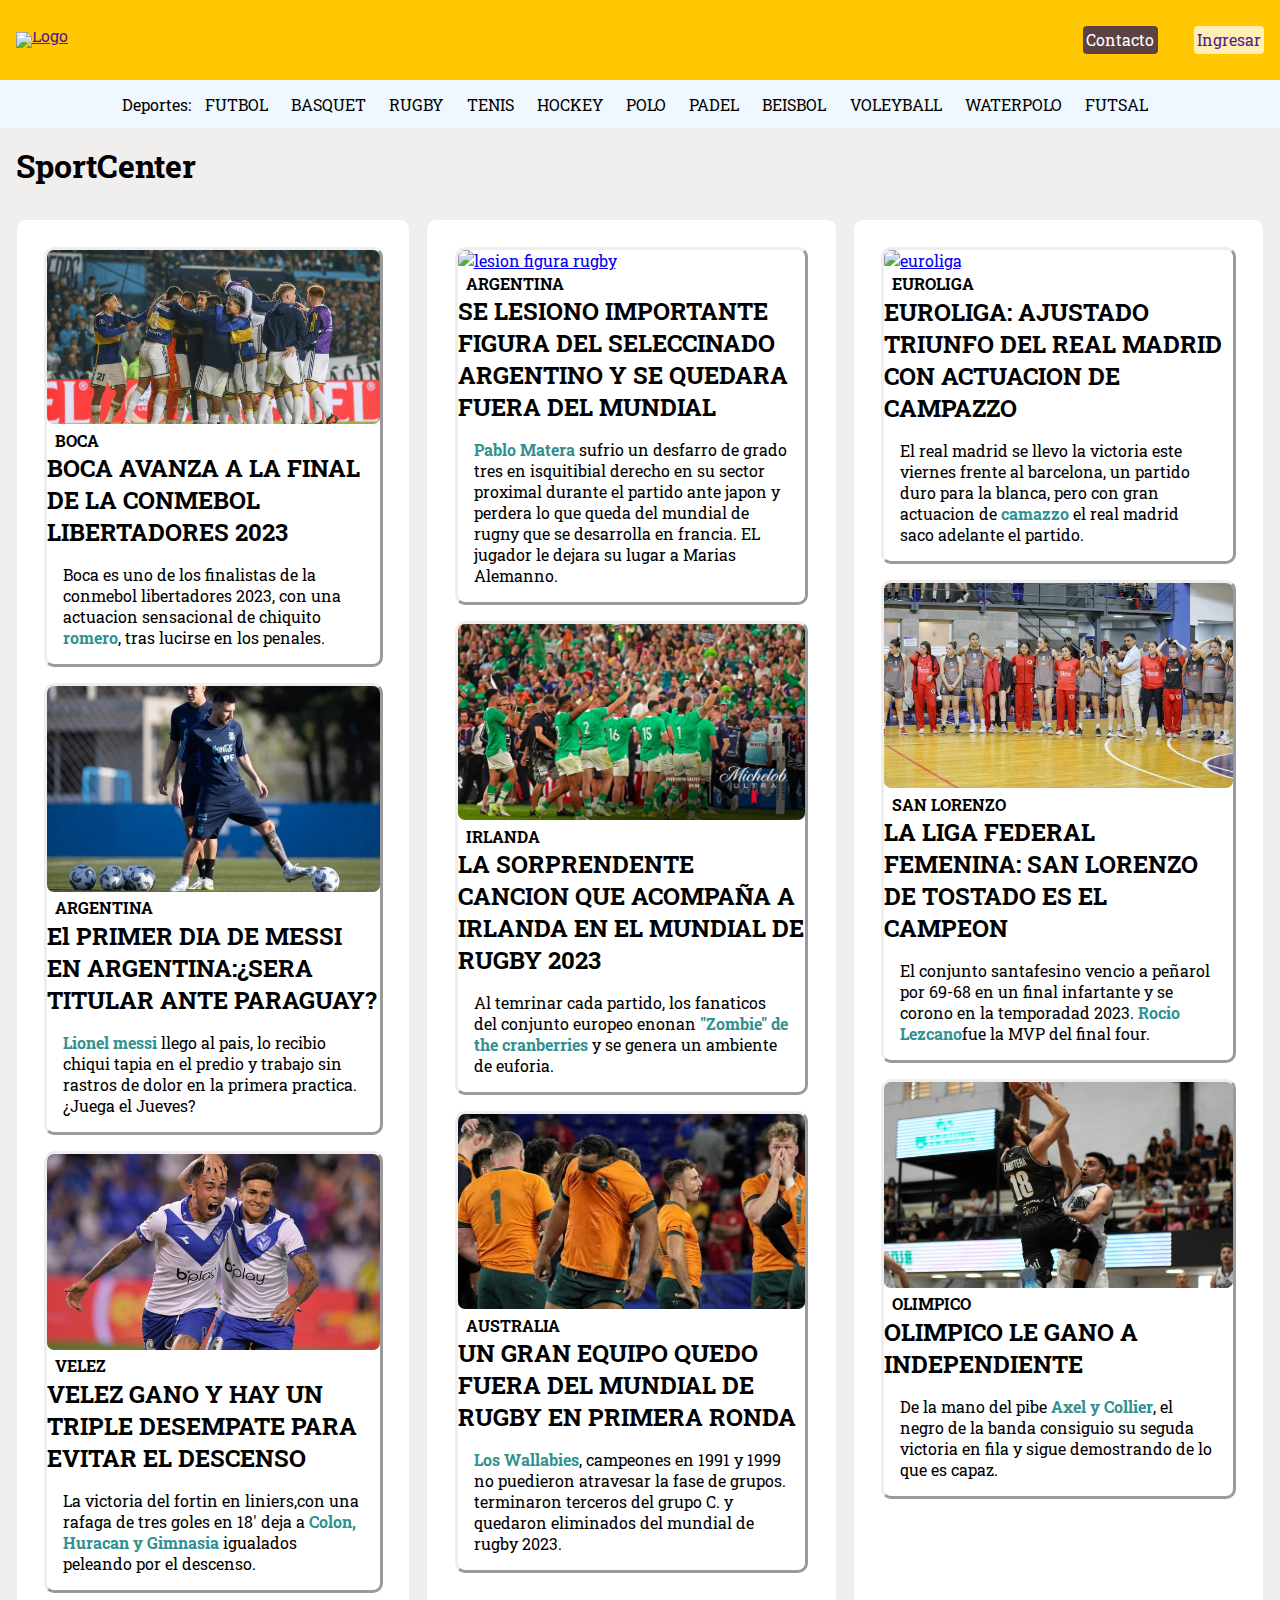
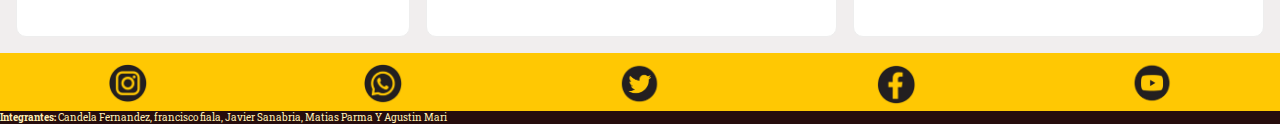
==== commit 2a0e55eb: "pagina de contactos terminados" ====
--- a/index.html
+++ b/index.html
@@ -174,7 +174,7 @@
             <a href=""><img src="Images/youtube-removebg-preview.png" alt="Youtube"></a>
         </div>
         <div class="integrantes">
-            <p><b>Integrantes:</b> Candela Fernandez, franco fiala, Javier Sanabria, Matias Parma Y Agustin Mari</p>
+            <p><b>Integrantes:</b> Candela Fernandez, francisco fiala, Javier Sanabria, Matias Parma Y Agustin Mari</p>
         </div>
     </footer>
 </body>
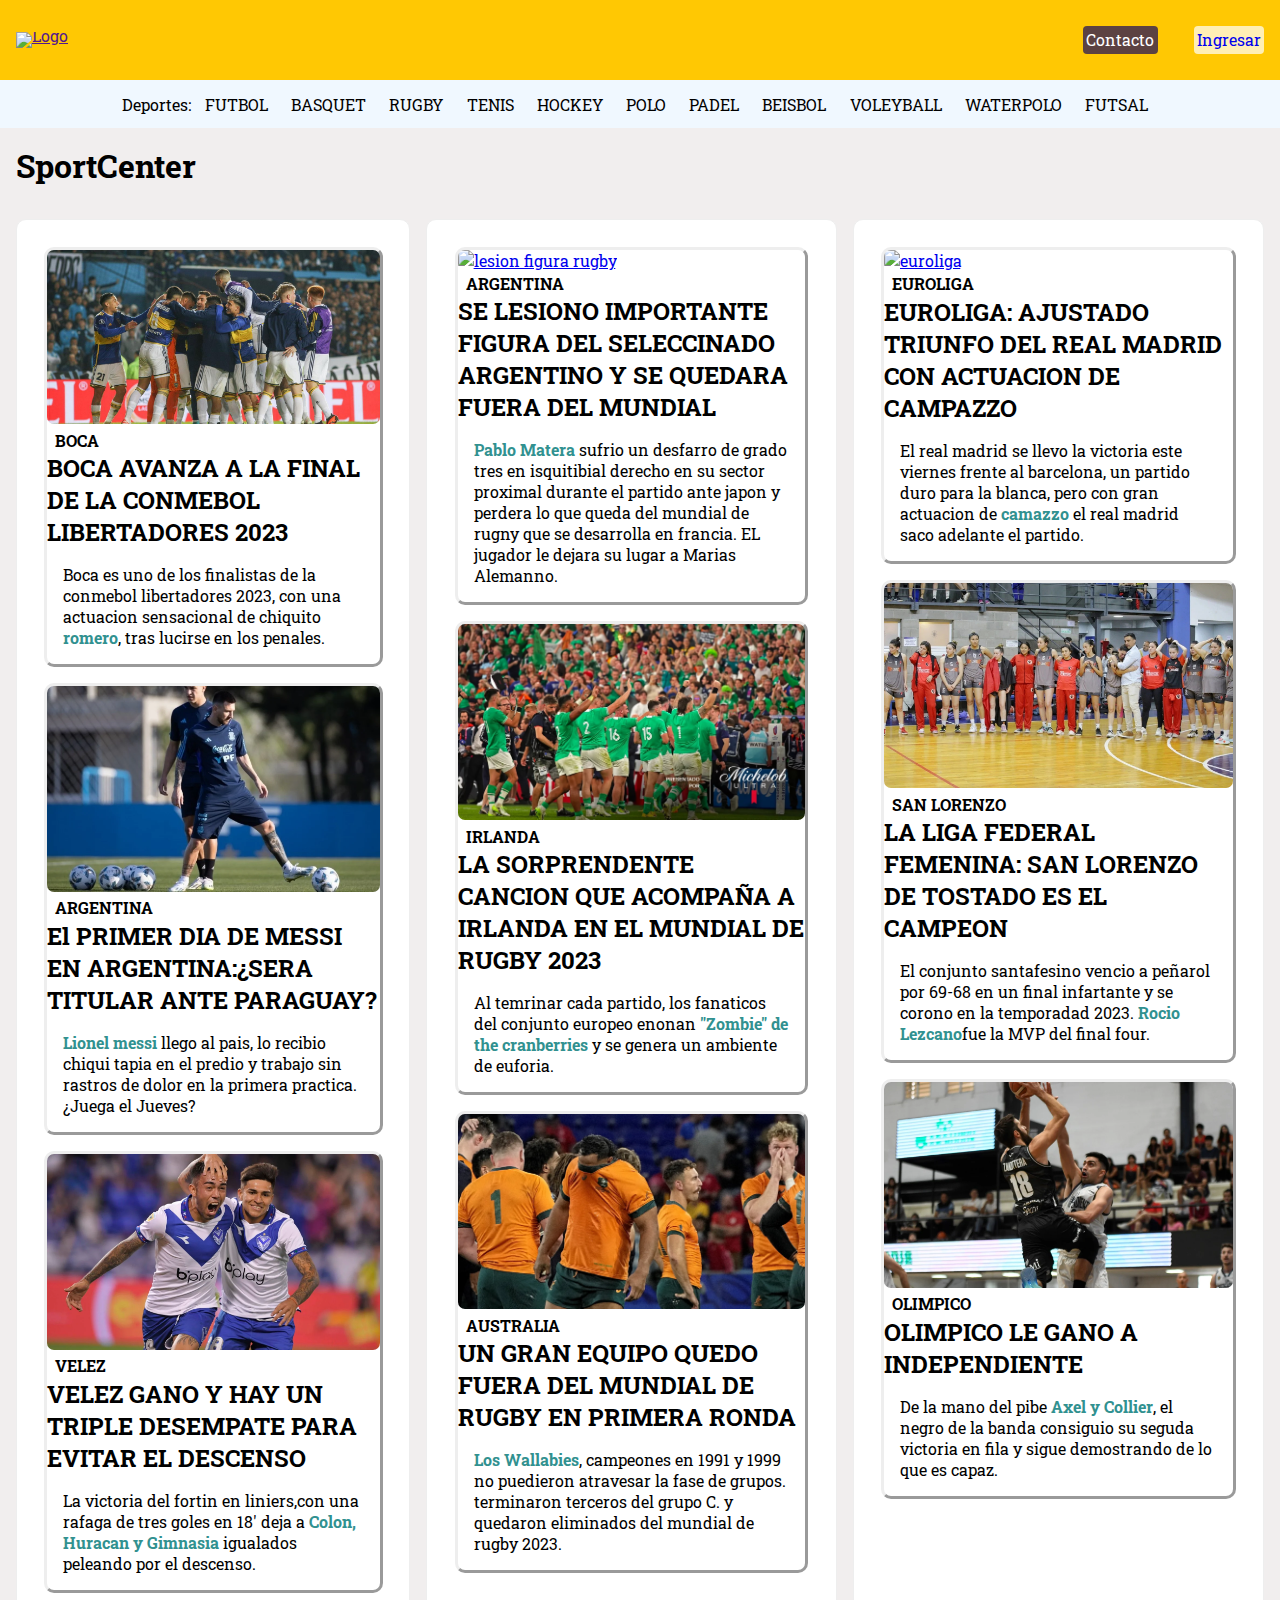
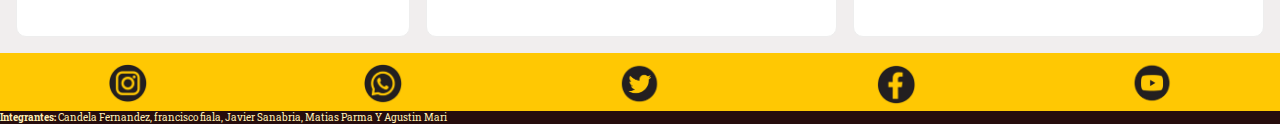
==== commit 6a79f241: "pagina ingresar lista" ====
--- a/index.html
+++ b/index.html
@@ -20,7 +20,7 @@
             </div>
             <div>
                 <a href="pages/contactos.html" id="contacto">Contacto</a>
-                <a href="" class="ingresar">Ingresar</a>
+                <a href="pages/ingresar.html" class="ingresar">Ingresar</a>
             </div>
         </div>
         <div class="deportes">
